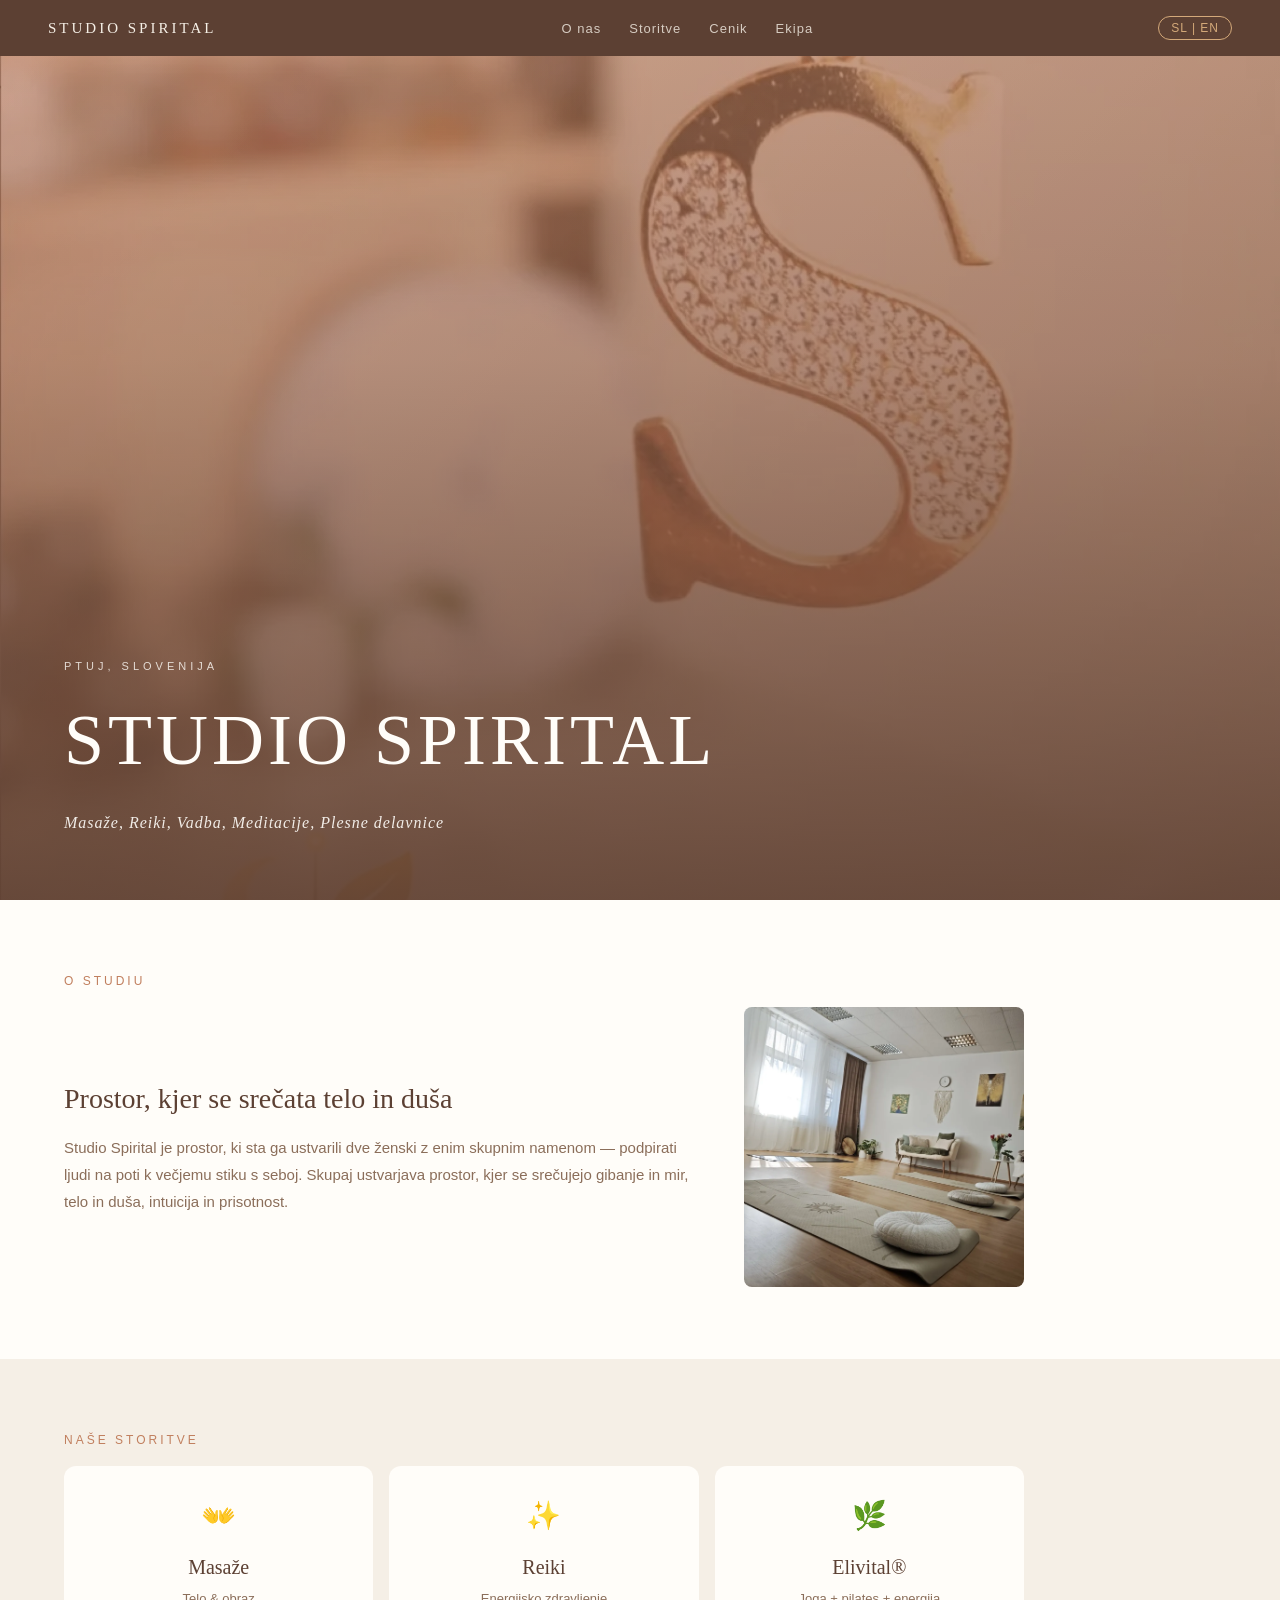
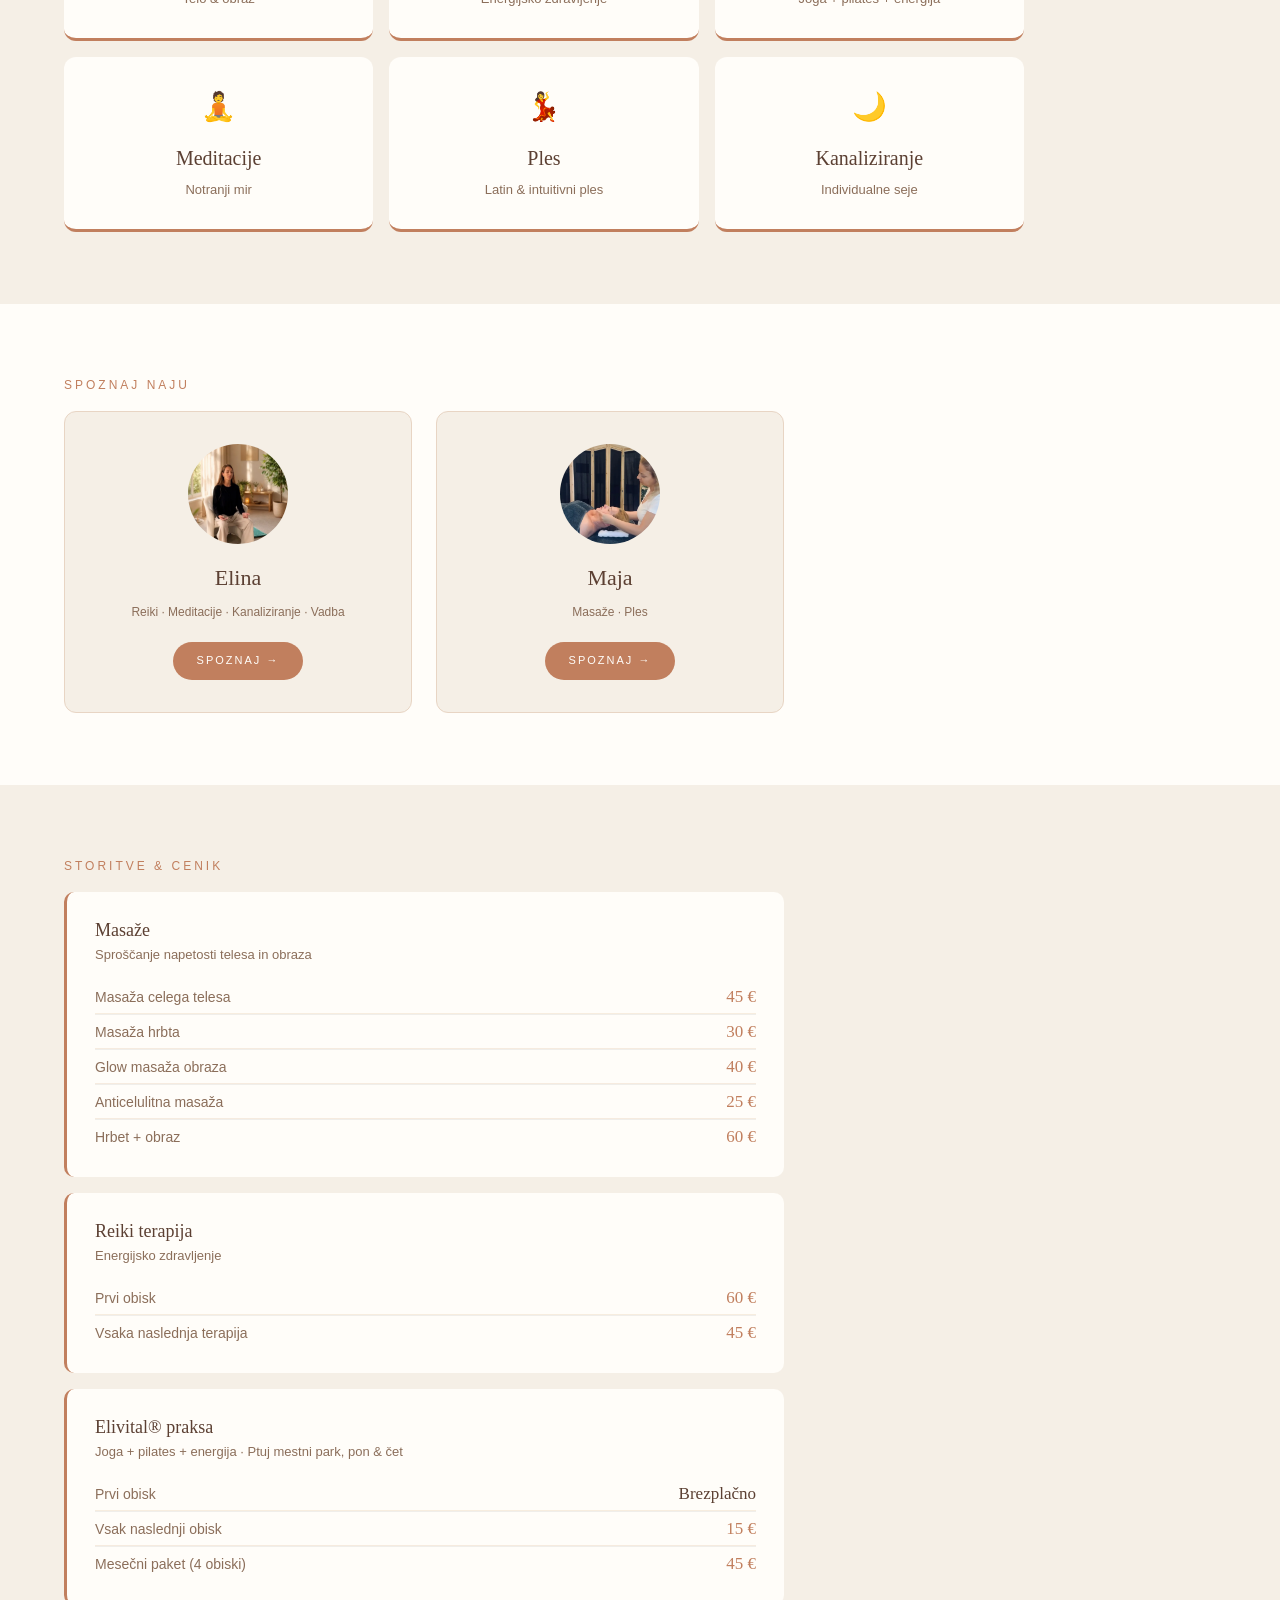
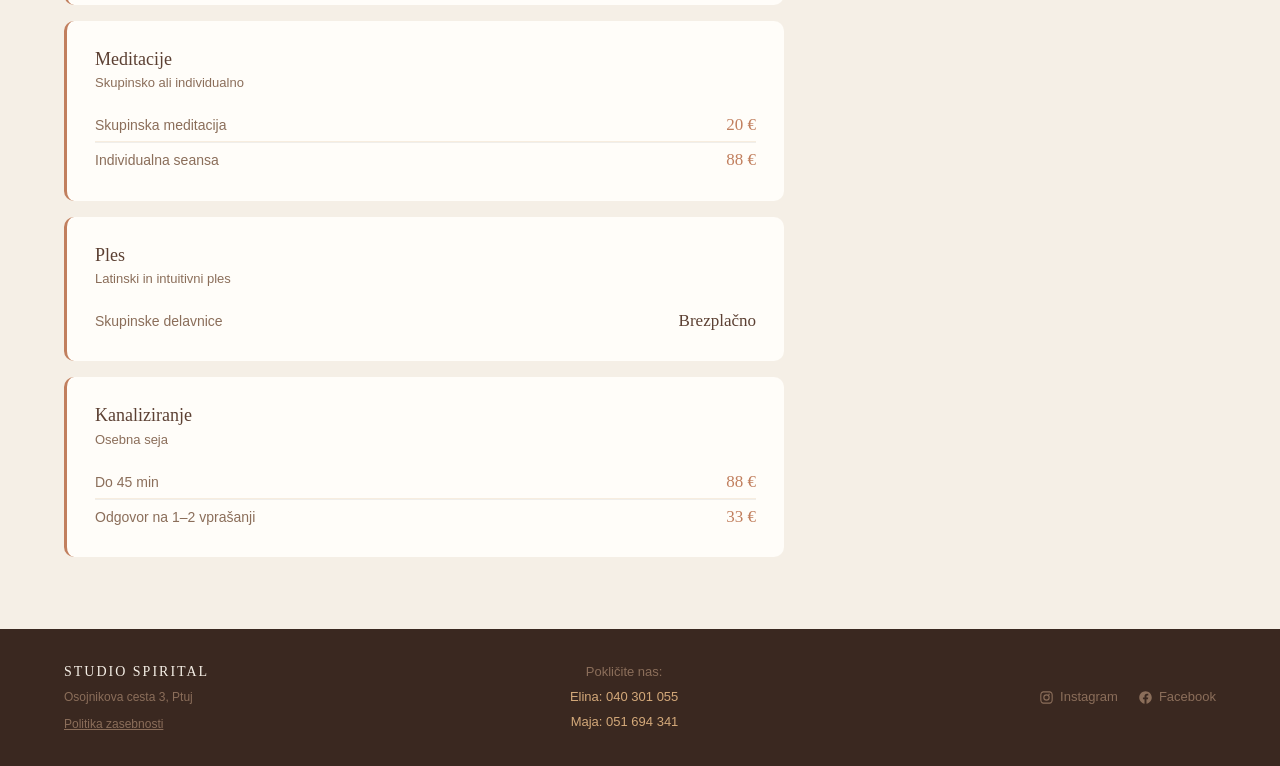
==== index.html @ 1b7bb5cc "added legal stuff" ====
<!DOCTYPE html>
<html lang="sl">
<head>
  <meta charset="UTF-8">
  <meta name="viewport" content="width=device-width, initial-scale=1.0">
  <title>Studio Spirital — Masaže, Meditacije, Reiki, Vadba · Ptuj</title>
  <meta name="description" content="Masaže, reiki, meditacije, kanaliziranje, vadbe in plesne delavnice na Ptuju. Studio Spirital je prostor za sprostitev telesa in duha – pridruži se.">
  <meta property="og:title" content="Studio Spirital — Masaže, Meditacije, Reiki, Vadba · Ptuj">
  <meta property="og:description" content="Masaže, reiki, meditacije, kanaliziranje, vadbe in plesne delavnice na Ptuju. Studio Spirital je prostor za sprostitev telesa in duha – pridruži se.">
  <meta property="og:image" content="https://studiospirital.si/images/hero.jpg">
  <meta property="og:url" content="https://studiospirital.si/">
  <meta property="og:type" content="website">
  <meta property="og:locale" content="sl_SI">
  <meta property="og:site_name" content="Studio Spirital">
  <meta name="twitter:card" content="summary_large_image">
  <meta name="twitter:title" content="Studio Spirital — Masaže, Meditacije, Reiki, Vadba · Ptuj">
  <meta name="twitter:description" content="Masaže, reiki, meditacije, kanaliziranje, vadbe in plesne delavnice na Ptuju. Studio Spirital je prostor za sprostitev telesa in duha – pridruži se.">
  <meta name="twitter:image" content="https://studiospirital.si/images/hero.jpg">
  <link rel="canonical" href="https://studiospirital.si/">
  <link rel="icon" type="image/png" href="images/favicon.png">
  <link rel="stylesheet" href="css/styles.css">
  <script type="application/ld+json">
{
 "@context":"https://schema.org",
 "@type":"HealthAndBeautyBusiness",
 "@id":"https://studiospirital.si/#business",
 "name":"Studio Spirital",
 "description":"Masaže, reiki, meditacije, kanaliziranje, vadbe in plesne delavnice na Ptuju. Studio Spirital je prostor za sprostitev telesa in duha – pridruži se.",
 "url":"https://studiospirital.si",
 "telephone":"+38640301055",
 "image":"https://studiospirital.si/images/hero.jpg",
 "priceRange":"€€",
 "address":{
   "@type":"PostalAddress",
   "streetAddress":"Osojnikova cesta 3",
   "addressLocality":"Ptuj",
   "addressCountry":"SI"
 },
 "geo":{
   "@type":"GeoCoordinates",
   "latitude":46.42294692993164,
   "longitude":15.878666877746582
 },
 "sameAs":[
   "https://www.instagram.com/studiospirital/",
   "https://www.facebook.com/profile.php?id=61587043018835"
 ]
}
  </script>
</head>
<body>

  <nav class="nav">
    <a href="index.html" class="nav-logo">STUDIO SPIRITAL</a>
    <ul class="nav-links">
      <li><a href="#o-nas" data-sl="O nas" data-en="About">O nas</a></li>
      <li><a href="#storitve" data-sl="Storitve" data-en="Services">Storitve</a></li>
      <li><a href="#cenik" data-sl="Cenik" data-en="Prices">Cenik</a></li>
      <li><a href="#ekipa" data-sl="Ekipa" data-en="Team">Ekipa</a></li>
    </ul>
    <button class="lang-toggle" id="langToggle">SL | EN</button>
  </nav>

  <!-- HERO -->
  <section class="hero">
    <div class="hero-bg">
      <img src="images/hero.webp" width="1446" height="1800" fetchpriority="high" alt="Studio Spirital">
    </div>
    <div class="hero-overlay"></div>
    <div class="hero-content">
      <p class="hero-location" data-sl="Ptuj, Slovenija" data-en="Ptuj, Slovenia">Ptuj, Slovenija</p>
      <h1 class="hero-title">Studio Spirital</h1>
      <p class="hero-tagline" data-sl="Masaže, Reiki, Vadba, Meditacije, Plesne delavnice" data-en="Massages, Reiki, Exercise, Meditations, Dance Workshops">Masaže, Reiki, Vadba, Meditacije, Plesne delavnice</p>
    </div>
  </section>

  <!-- ABOUT -->
  <section id="o-nas" class="section section--white">
    <h2 class="section-label" data-sl="O studiu" data-en="About the studio">O studiu</h2>
    <div class="about-inner">
      <div>
        <h2 class="about-heading">
          <span data-sl="Prostor, kjer se srečata telo in duša" data-en="A space where body and soul meet">Prostor, kjer se srečata telo in duša</span>
        </h2>
        <p class="about-text" data-lang="sl">Studio Spirital je prostor, ki sta ga ustvarili dve ženski z enim skupnim namenom — podpirati ljudi na poti k večjemu stiku s seboj. Skupaj ustvarjava prostor, kjer se srečujejo gibanje in mir, telo in duša, intuicija in prisotnost.</p>
        <p class="about-text" data-lang="en" hidden>Studio Spirital is a space created by two women with one shared purpose — supporting people on their path to a deeper connection with themselves. Together we create a space where movement and stillness, body and soul, intuition and presence meet.</p>
      </div>
      <img src="images/studio.webp" width="1200" height="1600" loading="lazy" decoding="async" alt="Notranjost studia Spirital z blazinami za jogo in počivalnico" class="about-image gallery-img">
    </div>
  </section>

  <!-- SERVICES -->
  <section id="storitve" class="section section--cream">
    <h2 class="section-label" data-sl="Naše storitve" data-en="Our services">Naše storitve</h2>
    <div class="services-grid">
      <a href="storitve/masaze.html" class="service-card">
        <div class="service-icon">👐</div>
        <h3 class="service-name" data-sl="Masaže" data-en="Massages">Masaže</h3>
        <div class="service-desc" data-sl="Telo & obraz" data-en="Body & face">Telo & obraz</div>
      </a>
      <a href="storitve/reiki.html" class="service-card">
        <div class="service-icon">✨</div>
        <h3 class="service-name">Reiki</h3>
        <div class="service-desc" data-sl="Energijsko zdravljenje" data-en="Energy healing">Energijsko zdravljenje</div>
      </a>
      <a href="storitve/elivital.html" class="service-card">
        <div class="service-icon">🌿</div>
        <h3 class="service-name">Elivital®</h3>
        <div class="service-desc" data-sl="Joga + pilates + energija" data-en="Yoga + pilates + energy">Joga + pilates + energija</div>
      </a>
      <a href="storitve/meditacije.html" class="service-card">
        <div class="service-icon">🧘</div>
        <h3 class="service-name" data-sl="Meditacije" data-en="Meditations">Meditacije</h3>
        <div class="service-desc" data-sl="Notranji mir" data-en="Inner peace">Notranji mir</div>
      </a>
      <a href="storitve/ples.html" class="service-card">
        <div class="service-icon">💃</div>
        <h3 class="service-name" data-sl="Ples" data-en="Dance">Ples</h3>
        <div class="service-desc" data-sl="Latin & intuitivni ples" data-en="Latin & intuitive dance">Latin & intuitivni ples</div>
      </a>
      <a href="storitve/kanaliziranje.html" class="service-card">
        <div class="service-icon">🌙</div>
        <h3 class="service-name" data-sl="Kanaliziranje" data-en="Channeling">Kanaliziranje</h3>
        <div class="service-desc" data-sl="Individualne seje" data-en="Individual sessions">Individualne seje</div>
      </a>
    </div>
  </section>

  <!-- TEAM -->
  <section id="ekipa" class="section section--white">
    <h2 class="section-label" data-sl="Spoznaj naju" data-en="Meet us">Spoznaj naju</h2>
    <div class="team-grid">
      <a href="elina.html" class="team-card">
        <img src="images/elina-portrait.webp" width="600" height="1066" loading="lazy" decoding="async" alt="Elina" class="team-photo">
        <h3 class="team-name">Elina</h3>
        <div class="team-specialties" data-sl="Reiki · Meditacije · Kanaliziranje · Vadba" data-en="Reiki · Meditations · Channeling · Movement">Reiki · Meditacije · Kanaliziranje · Vadba</div>
        <span class="btn-pill" data-sl="SPOZNAJ →" data-en="MEET →">SPOZNAJ →</span>
      </a>
      <a href="maja.html" class="team-card">
        <img src="images/maja-portrait.webp" width="720" height="1280" loading="lazy" decoding="async" alt="Maja" class="team-photo">
        <h3 class="team-name">Maja</h3>
        <div class="team-specialties" data-sl="Masaže · Ples" data-en="Massages · Dance">Masaže · Ples</div>
        <span class="btn-pill" data-sl="SPOZNAJ →" data-en="MEET →">SPOZNAJ →</span>
      </a>
    </div>
  </section>

  <!-- SERVICES & PRICES -->
  <section id="cenik" class="section section--cream">
    <h2 class="section-label" data-sl="Storitve & cenik" data-en="Services & prices">Storitve & cenik</h2>
    <div class="price-groups">
      <a href="storitve/masaze.html" class="price-group">
        <h3 class="price-group-title" data-sl="Masaže" data-en="Massages">Masaže</h3>
        <div class="price-group-detail" data-sl="Sproščanje napetosti telesa in obraza" data-en="Releasing tension in body and face">Sproščanje napetosti telesa in obraza</div>
        <div class="price-row">
          <span class="price-row-label" data-sl="Masaža celega telesa" data-en="Full body massage">Masaža celega telesa</span>
          <span class="price-row-value">45 €</span>
        </div>
        <div class="price-row">
          <span class="price-row-label" data-sl="Masaža hrbta" data-en="Back massage">Masaža hrbta</span>
          <span class="price-row-value">30 €</span>
        </div>
        <div class="price-row">
          <span class="price-row-label" data-sl="Glow masaža obraza" data-en="Glow facial massage">Glow masaža obraza</span>
          <span class="price-row-value">40 €</span>
        </div>
        <div class="price-row">
          <span class="price-row-label" data-sl="Anticelulitna masaža" data-en="Anti-cellulite massage">Anticelulitna masaža</span>
          <span class="price-row-value">25 €</span>
        </div>
        <div class="price-row">
          <span class="price-row-label" data-sl="Hrbet + obraz" data-en="Back + face">Hrbet + obraz</span>
          <span class="price-row-value">60 €</span>
        </div>
      </a>

      <a href="storitve/reiki.html" class="price-group">
        <h3 class="price-group-title" data-sl="Reiki terapija" data-en="Reiki therapy">Reiki terapija</h3>
        <div class="price-group-detail" data-sl="Energijsko zdravljenje" data-en="Energy healing">Energijsko zdravljenje</div>
        <div class="price-row">
          <span class="price-row-label" data-sl="Prvi obisk" data-en="First visit">Prvi obisk</span>
          <span class="price-row-value">60 €</span>
        </div>
        <div class="price-row">
          <span class="price-row-label" data-sl="Vsaka naslednja terapija" data-en="Each following therapy">Vsaka naslednja terapija</span>
          <span class="price-row-value">45 €</span>
        </div>
      </a>

      <a href="storitve/elivital.html" class="price-group">
        <h3 class="price-group-title" data-sl="Elivital® praksa" data-en="Elivital® practice">Elivital® praksa</h3>
        <div class="price-group-detail" data-sl="Joga + pilates + energija · Ptuj mestni park, pon & čet" data-en="Yoga + pilates + energy · Ptuj city park, Mon & Thu">Joga + pilates + energija · Ptuj mestni park, pon & čet</div>
        <div class="price-row">
          <span class="price-row-label" data-sl="Prvi obisk" data-en="First visit">Prvi obisk</span>
          <span class="price-row-value price-row-value--free" data-sl="Brezplačno" data-en="Free">Brezplačno</span>
        </div>
        <div class="price-row">
          <span class="price-row-label" data-sl="Vsak naslednji obisk" data-en="Each following visit">Vsak naslednji obisk</span>
          <span class="price-row-value">15 €</span>
        </div>
        <div class="price-row">
          <span class="price-row-label" data-sl="Mesečni paket (4 obiski)" data-en="Monthly package (4 visits)">Mesečni paket (4 obiski)</span>
          <span class="price-row-value">45 €</span>
        </div>
      </a>

      <a href="storitve/meditacije.html" class="price-group">
        <h3 class="price-group-title" data-sl="Meditacije" data-en="Meditations">Meditacije</h3>
        <div class="price-group-detail" data-sl="Skupinsko ali individualno" data-en="Group or individual">Skupinsko ali individualno</div>
        <div class="price-row">
          <span class="price-row-label" data-sl="Skupinska meditacija" data-en="Group meditation">Skupinska meditacija</span>
          <span class="price-row-value">20 €</span>
        </div>
        <div class="price-row">
          <span class="price-row-label" data-sl="Individualna seansa" data-en="Individual session">Individualna seansa</span>
          <span class="price-row-value">88 €</span>
        </div>
      </a>

      <a href="storitve/ples.html" class="price-group">
        <h3 class="price-group-title" data-sl="Ples" data-en="Dance">Ples</h3>
        <div class="price-group-detail" data-sl="Latinski in intuitivni ples" data-en="Latin and intuitive dance">Latinski in intuitivni ples</div>
        <div class="price-row">
          <span class="price-row-label" data-sl="Skupinske delavnice" data-en="Group workshops">Skupinske delavnice</span>
          <span class="price-row-value price-row-value--free" data-sl="Brezplačno" data-en="Free">Brezplačno</span>
        </div>
      </a>

      <a href="storitve/kanaliziranje.html" class="price-group">
        <h3 class="price-group-title" data-sl="Kanaliziranje" data-en="Channeling">Kanaliziranje</h3>
        <div class="price-group-detail" data-sl="Osebna seja" data-en="Personal session">Osebna seja</div>
        <div class="price-row">
          <span class="price-row-label" data-sl="Do 45 min" data-en="Up to 45 min">Do 45 min</span>
          <span class="price-row-value">88 €</span>
        </div>
        <div class="price-row">
          <span class="price-row-label" data-sl="Odgovor na 1–2 vprašanji" data-en="Answer to 1–2 questions">Odgovor na 1–2 vprašanji</span>
          <span class="price-row-value">33 €</span>
        </div>
      </a>
    </div>
  </section>

  <!-- FOOTER -->
  <footer class="footer">
    <div>
      <div class="footer-brand">STUDIO SPIRITAL</div>
      <div class="footer-location" data-sl="Osojnikova cesta 3, Ptuj" data-en="Osojnikova cesta 3, Ptuj, Slovenia">Osojnikova cesta 3, Ptuj</div>
      <div class="footer-legal"><a href="politika-zasebnosti.html" data-sl="Politika zasebnosti" data-en="Privacy Policy">Politika zasebnosti</a></div>
    </div>
    <div class="footer-contact">
      <div data-sl="Pokličite nas:" data-en="Call us:">Pokličite nas:</div>
      <div class="footer-phone"><a href="tel:+38640301055">Elina: 040 301 055</a></div>
      <div class="footer-phone"><a href="tel:+38651694341">Maja: 051 694 341</a></div>
    </div>
    <div class="footer-links">
      <a href="https://www.instagram.com/studiospirital/" target="_blank" rel="noopener"><svg viewBox="0 0 24 24" aria-hidden="true"><path d="M12 2c-2.72 0-3.06.01-4.12.06-1.06.05-1.79.22-2.43.47-.66.26-1.22.6-1.77 1.16-.56.55-.9 1.11-1.16 1.77-.25.64-.42 1.37-.47 2.43C2 8.94 2 9.28 2 12s.01 3.06.06 4.12c.05 1.06.22 1.79.47 2.43.26.66.6 1.22 1.16 1.77.55.56 1.11.9 1.77 1.16.64.25 1.37.42 2.43.47C8.94 22 9.28 22 12 22s3.06-.01 4.12-.06c1.06-.05 1.79-.22 2.43-.47.66-.26 1.22-.6 1.77-1.16.56-.55.9-1.11 1.16-1.77.25-.64.42-1.37.47-2.43.05-1.06.06-1.4.06-4.12s-.01-3.06-.06-4.12c-.05-1.06-.22-1.79-.47-2.43-.26-.66-.6-1.22-1.16-1.77-.55-.56-1.11-.9-1.77-1.16-.64-.25-1.37-.42-2.43-.47C15.06 2.01 14.72 2 12 2zm0 1.8c2.67 0 2.99.01 4.04.06.98.04 1.5.2 1.85.34.47.18.8.4 1.15.75.35.35.57.68.75 1.15.14.36.3.87.34 1.85.05 1.05.06 1.37.06 4.04s-.01 2.99-.06 4.04c-.04.98-.2 1.5-.34 1.85-.18.47-.4.8-.75 1.15-.35.35-.68.57-1.15.75-.36.14-.87.3-1.85.34-1.05.05-1.37.06-4.04.06s-2.99-.01-4.04-.06c-.98-.04-1.5-.2-1.85-.34-.47-.18-.8-.4-1.15-.75-.35-.35-.57-.68-.75-1.15-.14-.36-.3-.87-.34-1.85C3.81 14.99 3.8 14.67 3.8 12s.01-2.99.06-4.04c.04-.98.2-1.5.34-1.85.18-.47.4-.8.75-1.15.35-.35.68-.57 1.15-.75.36-.14.87-.3 1.85-.34C9.01 3.81 9.33 3.8 12 3.8zm0 3.07a5.13 5.13 0 1 0 0 10.26 5.13 5.13 0 0 0 0-10.26zm0 8.46a3.33 3.33 0 1 1 0-6.66 3.33 3.33 0 0 1 0 6.66zm5.34-8.66a1.2 1.2 0 1 1-2.4 0 1.2 1.2 0 0 1 2.4 0z"/></svg>Instagram</a>
      <a href="https://www.facebook.com/profile.php?id=61587043018835" target="_blank" rel="noopener"><svg viewBox="0 0 24 24" aria-hidden="true"><path d="M22 12.06C22 6.51 17.52 2 12 2S2 6.51 2 12.06c0 5 3.66 9.15 8.44 9.94v-7.03H7.9v-2.91h2.54V9.85c0-2.51 1.49-3.9 3.77-3.9 1.09 0 2.24.2 2.24.2v2.46h-1.26c-1.24 0-1.63.77-1.63 1.56v1.88h2.78l-.44 2.91h-2.34V22c4.78-.79 8.44-4.94 8.44-9.94z"/></svg>Facebook</a>
    </div>
  </footer>

  <div class="lightbox" id="lightbox" aria-hidden="true">
    <button class="lightbox-close" aria-label="Close">&times;</button>
    <img class="lightbox-img" alt="">
  </div>

  <script src="js/lang.js"></script>
  <script src="js/lightbox.js"></script>
</body>
</html>
---- css/styles.css ----
/* css/styles.css */
:root {
  --bg-cream: #F5EFE6;
  --bg-white: #FFFDF9;
  --bg-dark: #3A2820;
  --brown-deep: #5C4033;
  --brown-mid: #8B6E5A;
  --terracotta: #C17F5E;
  --sand: #D4A97A;
  --brown-section: #8B4E2F;
  --font-serif: Georgia, 'Times New Roman', serif;
  --font-sans: -apple-system, BlinkMacSystemFont, 'Segoe UI', sans-serif;
}

*, *::before, *::after { box-sizing: border-box; margin: 0; padding: 0; }
html { scroll-behavior: smooth; }
body { background: var(--bg-cream); color: var(--brown-deep); font-family: var(--font-sans); line-height: 1.6; }
img { max-width: 100%; display: block; }
a { text-decoration: none; color: inherit; }
ul { list-style: none; }

/* ── SECTION LABEL ── */
.section-label {
  font-weight: normal;
  font-size: 12px;
  letter-spacing: 3px;
  text-transform: uppercase;
  color: var(--terracotta);
  margin-bottom: 16px;
}

/* ── NAV ── */
.nav {
  position: fixed;
  top: 0; left: 0; right: 0;
  z-index: 100;
  background: var(--brown-deep);
  color: var(--bg-cream);
  display: flex;
  align-items: center;
  justify-content: space-between;
  padding: 0 48px;
  height: 56px;
  gap: 24px;
}
.nav-logo {
  font-family: var(--font-serif);
  font-size: 15px;
  letter-spacing: 3px;
  color: var(--bg-cream);
  white-space: nowrap;
}
.nav-links { display: flex; gap: 28px; }
.nav-links a {
  font-size: 13px;
  letter-spacing: 1px;
  color: var(--bg-cream);
  opacity: 0.8;
  transition: opacity 0.2s;
}
.nav-links a:hover { opacity: 1; }
.lang-toggle {
  background: transparent;
  border: 1px solid var(--sand);
  color: var(--sand);
  font-size: 12px;
  letter-spacing: 1px;
  padding: 4px 12px;
  border-radius: 16px;
  cursor: pointer;
  font-family: var(--font-sans);
  transition: background 0.2s, color 0.2s;
  white-space: nowrap;
}
.lang-toggle:hover { background: var(--sand); color: var(--brown-deep); }

/* ── HERO ── */
.hero {
  position: relative;
  height: 100vh;
  min-height: 500px;
  display: flex;
  align-items: flex-end;
  padding: 64px 64px;
  overflow: hidden;
}
.hero-bg {
  position: absolute;
  inset: 0;
  background: linear-gradient(135deg, var(--terracotta) 0%, var(--brown-section) 100%);
  z-index: 0;
}
.hero-bg img {
  width: 100%; height: 100%;
  object-fit: cover;
  opacity: 0.35;
}
.hero-overlay {
  position: absolute;
  inset: 0;
  background: linear-gradient(to top, rgba(92,64,51,0.85) 0%, rgba(92,64,51,0.2) 60%, transparent 100%);
  z-index: 1;
}
.hero-content { position: relative; z-index: 2; color: var(--bg-white); }
.hero-location {
  font-size: 11px;
  letter-spacing: 4px;
  text-transform: uppercase;
  opacity: 0.8;
  margin-bottom: 8px;
}
.hero-title {
  font-family: var(--font-serif);
  font-size: clamp(36px, 6vw, 72px);
  font-weight: normal;
  letter-spacing: 4px;
  text-transform: uppercase;
  margin-bottom: 12px;
}
.hero-tagline {
  font-family: var(--font-serif);
  font-size: 16px;
  font-style: italic;
  letter-spacing: 1px;
  opacity: 0.9;
}
.hero--person {
  height: 70vh;
  min-height: 420px;
}
.hero--person .hero-bg img { opacity: 0.5; }

/* ── SECTIONS ── */
.section { padding: 72px 64px; }
.section--cream { background: var(--bg-cream); }
.section--white { background: var(--bg-white); }
.section--dark { background: var(--brown-deep); color: var(--bg-cream); }
.section--dark .section-label { color: var(--sand); }

/* ── ABOUT (home) ── */
.about-inner {
  display: grid;
  grid-template-columns: 1fr 280px;
  gap: 48px;
  align-items: center;
  max-width: 960px;
}
.about-heading {
  font-family: var(--font-serif);
  font-size: 28px;
  font-weight: normal;
  line-height: 1.4;
  margin-bottom: 16px;
}
.about-text { font-size: 15px; color: var(--brown-mid); line-height: 1.8; }
.about-image { width: 100%; height: auto; aspect-ratio: 3/4; object-fit: cover; border-radius: 12px; }

/* ── SERVICES GRID ── */
.services-grid {
  display: grid;
  grid-template-columns: repeat(3, 1fr);
  gap: 16px;
  max-width: 960px;
}
.service-card {
  background: var(--bg-white);
  border-radius: 12px;
  border-bottom: 3px solid var(--terracotta);
  padding: 28px 24px;
  text-align: center;
}
.service-icon { font-size: 28px; margin-bottom: 12px; }
.service-name { font-family: var(--font-serif); font-weight: normal; font-size: 20px; color: var(--brown-deep); margin-bottom: 6px; }
.service-desc { font-size: 13px; color: var(--brown-mid); }

/* ── PRICE LIST ── */
.price-list { max-width: 720px; }
.price-row {
  display: flex;
  justify-content: space-between;
  align-items: baseline;
  padding: 3px 0;
  border-bottom: 1px solid rgba(212,169,122,0.2);
  gap: 16px;
}
.price-row:last-child { border-bottom: none; }
.price-service { font-size: 15px; color: var(--bg-cream); }
.price-detail { font-size: 12px; color: var(--brown-mid); margin-top: 3px; }
.price-amount { font-family: var(--font-serif); font-size: 18px; color: var(--sand); white-space: nowrap; }

/* ── TEAM CARDS ── */
.team-grid {
  display: grid;
  grid-template-columns: 1fr 1fr;
  gap: 24px;
  max-width: 720px;
}
.team-card {
  background: var(--bg-cream);
  border-radius: 12px;
  padding: 32px 24px;
  text-align: center;
  border: 1px solid #E8D5C4;
  display: block;
  transition: transform 0.2s, box-shadow 0.2s;
}
.team-card:hover { transform: translateY(-4px); box-shadow: 0 12px 32px rgba(92,64,51,0.12); }
.team-photo {
  width: 100px; height: 100px;
  border-radius: 50%;
  object-fit: cover;
  margin: 0 auto 16px;
  background: var(--sand);
}
.team-name { font-family: var(--font-serif); font-weight: normal; font-size: 22px; color: var(--brown-deep); margin-bottom: 8px; }
.team-specialties { font-size: 12px; color: var(--brown-mid); margin-bottom: 20px; line-height: 1.6; }
.btn-pill {
  display: inline-block;
  background: var(--terracotta);
  color: var(--bg-white);
  font-size: 11px;
  letter-spacing: 2px;
  text-transform: uppercase;
  padding: 10px 24px;
  border-radius: 24px;
  transition: background 0.2s;
}
.btn-pill:hover { background: var(--brown-section); }

/* ── FOOTER ── */
.footer {
  background: var(--bg-dark);
  color: var(--brown-mid);
  padding: 32px 64px;
  display: flex;
  justify-content: space-between;
  align-items: center;
  flex-wrap: wrap;
  gap: 16px;
}
.footer-brand { font-family: var(--font-serif); font-size: 14px; color: var(--bg-cream); letter-spacing: 2px; }
.footer-location { font-size: 12px; margin-top: 4px; }
.footer-legal { margin-top: 8px; font-size: 12px; }
.footer-legal a { color: var(--brown-mid); text-decoration: underline; }
.footer-legal a:hover { color: var(--sand); }
.footer-links { display: flex; gap: 20px; font-size: 13px; }
.footer-links a { display: flex; align-items: center; gap: 6px; color: var(--brown-mid); transition: color 0.2s; }
.footer-links a:hover { color: var(--sand); }
.footer-links svg { width: 15px; height: 15px; fill: currentColor; }
.footer-contact { font-size: 13px; text-align: right; }
.footer-contact > div:first-child { text-align: center; }
.footer-phone { color: var(--sand); margin-top: 4px; }

/* ── PERSON ABOUT ── */
.person-about { max-width: 720px; }
.person-quote {
  font-family: var(--font-serif);
  font-size: 20px;
  font-style: italic;
  color: var(--brown-deep);
  line-height: 1.7;
  margin-bottom: 20px;
  padding-left: 20px;
  border-left: 3px solid var(--terracotta);
}
.person-bio { font-size: 15px; color: var(--brown-mid); line-height: 1.8; }
.person-bio a { color: var(--terracotta); }

/* ── SERVICE LIST (subpages) ── */
.service-list { display: flex; flex-direction: column; gap: 12px; max-width: 720px; }
.service-item {
  background: var(--bg-white);
  border-radius: 10px;
  padding: 20px 24px;
  display: flex;
  justify-content: space-between;
  align-items: center;
  border-left: 3px solid var(--terracotta);
  gap: 16px;
}
.service-item-name { font-size: 15px; color: var(--brown-deep); margin-bottom: 4px; }
.service-item-detail { font-size: 13px; color: var(--brown-mid); }
.service-item-price { font-family: var(--font-serif); font-size: 18px; color: var(--terracotta); white-space: nowrap; }

/* ── PRICE GROUPS (grouped price list on subpages) ── */
.price-groups { display: flex; flex-direction: column; gap: 16px; max-width: 720px; }
.price-group {
  background: var(--bg-white);
  border-radius: 10px;
  padding: 24px 28px;
  border-left: 3px solid var(--terracotta);
}
.section--white .price-group { background: var(--bg-cream); }
a.price-group {
  display: block;
  color: inherit;
  text-decoration: none;
  transition: transform 0.25s ease, box-shadow 0.25s ease;
}
a.price-group:hover {
  transform: translateY(-3px);
  box-shadow: 0 8px 20px rgba(0, 0, 0, 0.08);
}
.price-group-title {
  font-family: var(--font-serif);
  font-weight: normal;
  font-size: 18px;
  color: var(--brown-deep);
}
.price-group-detail { font-size: 13px; color: var(--brown-mid); margin-bottom: 14px; }
.price-row {
  display: flex;
  justify-content: space-between;
  align-items: baseline;
  gap: 16px;
  padding: 3px 0;
}
.price-row + .price-row { border-top: 1px solid rgba(0, 0, 0, 0.06); }
.price-row-label { font-size: 14px; color: var(--brown-mid); }
.price-row-value { font-family: var(--font-serif); font-size: 17px; color: var(--terracotta); white-space: nowrap; }
.price-row-value--free { color: var(--brown-deep); }

/* ── GALLERY ── */
.gallery-grid {
  display: grid;
  grid-template-columns: repeat(4, 1fr);
  gap: 8px;
  max-width: 960px;
}
.gallery-img { aspect-ratio: 1; object-fit: cover; border-radius: 8px; width: 100%; height: auto; cursor: zoom-in; }

/* ── LIGHTBOX ── */
.lightbox {
  display: none;
  position: fixed;
  inset: 0;
  background: rgba(0, 0, 0, 0.88);
  z-index: 1000;
  align-items: center;
  justify-content: center;
  cursor: zoom-out;
}
.lightbox.is-open { display: flex; }
.lightbox-img {
  max-width: 90vw;
  max-height: 90vh;
  object-fit: contain;
  border-radius: 6px;
  cursor: default;
}
.lightbox-close {
  position: absolute;
  top: 1rem;
  right: 1.5rem;
  background: none;
  border: none;
  color: #fff;
  font-size: 2.5rem;
  line-height: 1;
  cursor: pointer;
  opacity: 0.75;
}
.lightbox-close:hover { opacity: 1; }

/* ── CONTACT ── */
.contact-section {
  background: linear-gradient(135deg, var(--terracotta), var(--sand));
  padding: 72px 64px;
  text-align: center;
}
.contact-title {
  font-family: var(--font-serif);
  font-size: 28px;
  color: var(--bg-white);
  font-weight: normal;
  margin-bottom: 8px;
}
.contact-subtitle { font-size: 14px; color: rgba(255,253,249,0.85); font-style: italic; margin-bottom: 32px; }
.contact-actions { display: flex; justify-content: center; gap: 16px; flex-wrap: wrap; }
.contact-btn {
  display: inline-flex;
  align-items: center;
  gap: 8px;
  background: var(--bg-white);
  color: var(--brown-deep);
  font-size: 14px;
  padding: 14px 28px;
  border-radius: 28px;
  transition: transform 0.2s;
}
.contact-btn:hover { transform: translateY(-2px); }
.contact-btn--outline {
  background: transparent;
  color: var(--bg-white);
  border: 1px solid rgba(255,253,249,0.5);
}

/* ── SERVICE SUBPAGES ── */
.hero--service {
  height: 52vh;
  min-height: 320px;
}
.hero--service .hero-bg img { opacity: 0.45; }

a.service-card {
  color: inherit;
  cursor: pointer;
}
a.service-card:hover {
  transform: translateY(-4px);
  box-shadow: 0 12px 32px rgba(92,64,51,0.12);
}

/* ── RELATED SERVICES (cross-links on service subpages) ── */
.related-pills {
  display: flex;
  flex-wrap: wrap;
  gap: 12px;
  max-width: 960px;
}
.related-pill {
  display: inline-flex;
  align-items: center;
  gap: 8px;
  padding: 10px 22px;
  border-radius: 999px;
  background: rgba(212,169,122,0.18);
  border: 1px solid var(--sand);
  color: var(--brown-deep);
  font-family: var(--font-serif);
  font-size: 15px;
  transition: background 0.2s, border-color 0.2s, color 0.2s, transform 0.2s, box-shadow 0.2s;
}
.related-pill:hover {
  background: var(--terracotta);
  border-color: var(--terracotta);
  color: var(--bg-white);
  transform: translateY(-2px);
  box-shadow: 0 8px 20px rgba(92,64,51,0.18);
}

.service-page-intro { max-width: 720px; }
.service-page-lead {
  font-family: var(--font-serif);
  font-size: 20px;
  line-height: 1.7;
  color: var(--brown-deep);
  margin-bottom: 16px;
}

.benefits-grid {
  display: grid;
  grid-template-columns: repeat(3, 1fr);
  gap: 20px;
  max-width: 960px;
}
.benefit-card {
  background: var(--bg-white);
  border-radius: 12px;
  padding: 28px 24px;
  border-top: 3px solid var(--terracotta);
}
.benefit-icon { font-size: 28px; margin-bottom: 12px; }
.benefit-title {
  font-family: var(--font-serif);
  font-weight: normal;
  font-size: 16px;
  color: var(--brown-deep);
  margin-bottom: 10px;
}
.benefit-text { font-size: 14px; color: var(--brown-mid); line-height: 1.7; }

/* ── LEGAL PAGE ── */
.legal-content { max-width: 760px; }
.legal-content .about-heading { margin-top: 32px; }
.legal-content .about-heading:first-child { margin-top: 0; }
.legal-content .about-text { margin-top: 10px; }
.legal-content ul { list-style: disc; padding-left: 20px; margin-top: 10px; }
.legal-content li { font-size: 15px; color: var(--brown-mid); line-height: 1.8; margin-bottom: 6px; }
.legal-content li:has(strong) { margin-bottom: 16px; }
.legal-updated { font-size: 12px; color: var(--brown-mid); opacity: 0.75; margin-top: 8px; }

/* ── RESPONSIVE ── */
@media (max-width: 768px) {
  .nav { padding: 0 16px; }
  .nav-links { display: none; }
  .hero, .section, .footer, .contact-section { padding-left: 24px; padding-right: 24px; }
  .hero { padding-bottom: 48px; }
  .about-inner { grid-template-columns: 1fr; }
  .about-image { max-width: 100%; margin: 0 auto; }
  .services-grid { grid-template-columns: repeat(2, 1fr); }
  .benefits-grid { grid-template-columns: 1fr; max-width: 480px; }
  .team-grid { grid-template-columns: 1fr; max-width: 100%; }
  .gallery-grid { grid-template-columns: repeat(2, 1fr); }
  .footer { flex-direction: column; text-align: center; }
  .footer-contact { text-align: center; }
}
@media (max-width: 480px) {
  .services-grid { grid-template-columns: 1fr; }
  .gallery-grid { grid-template-columns: repeat(2, 1fr); }
}
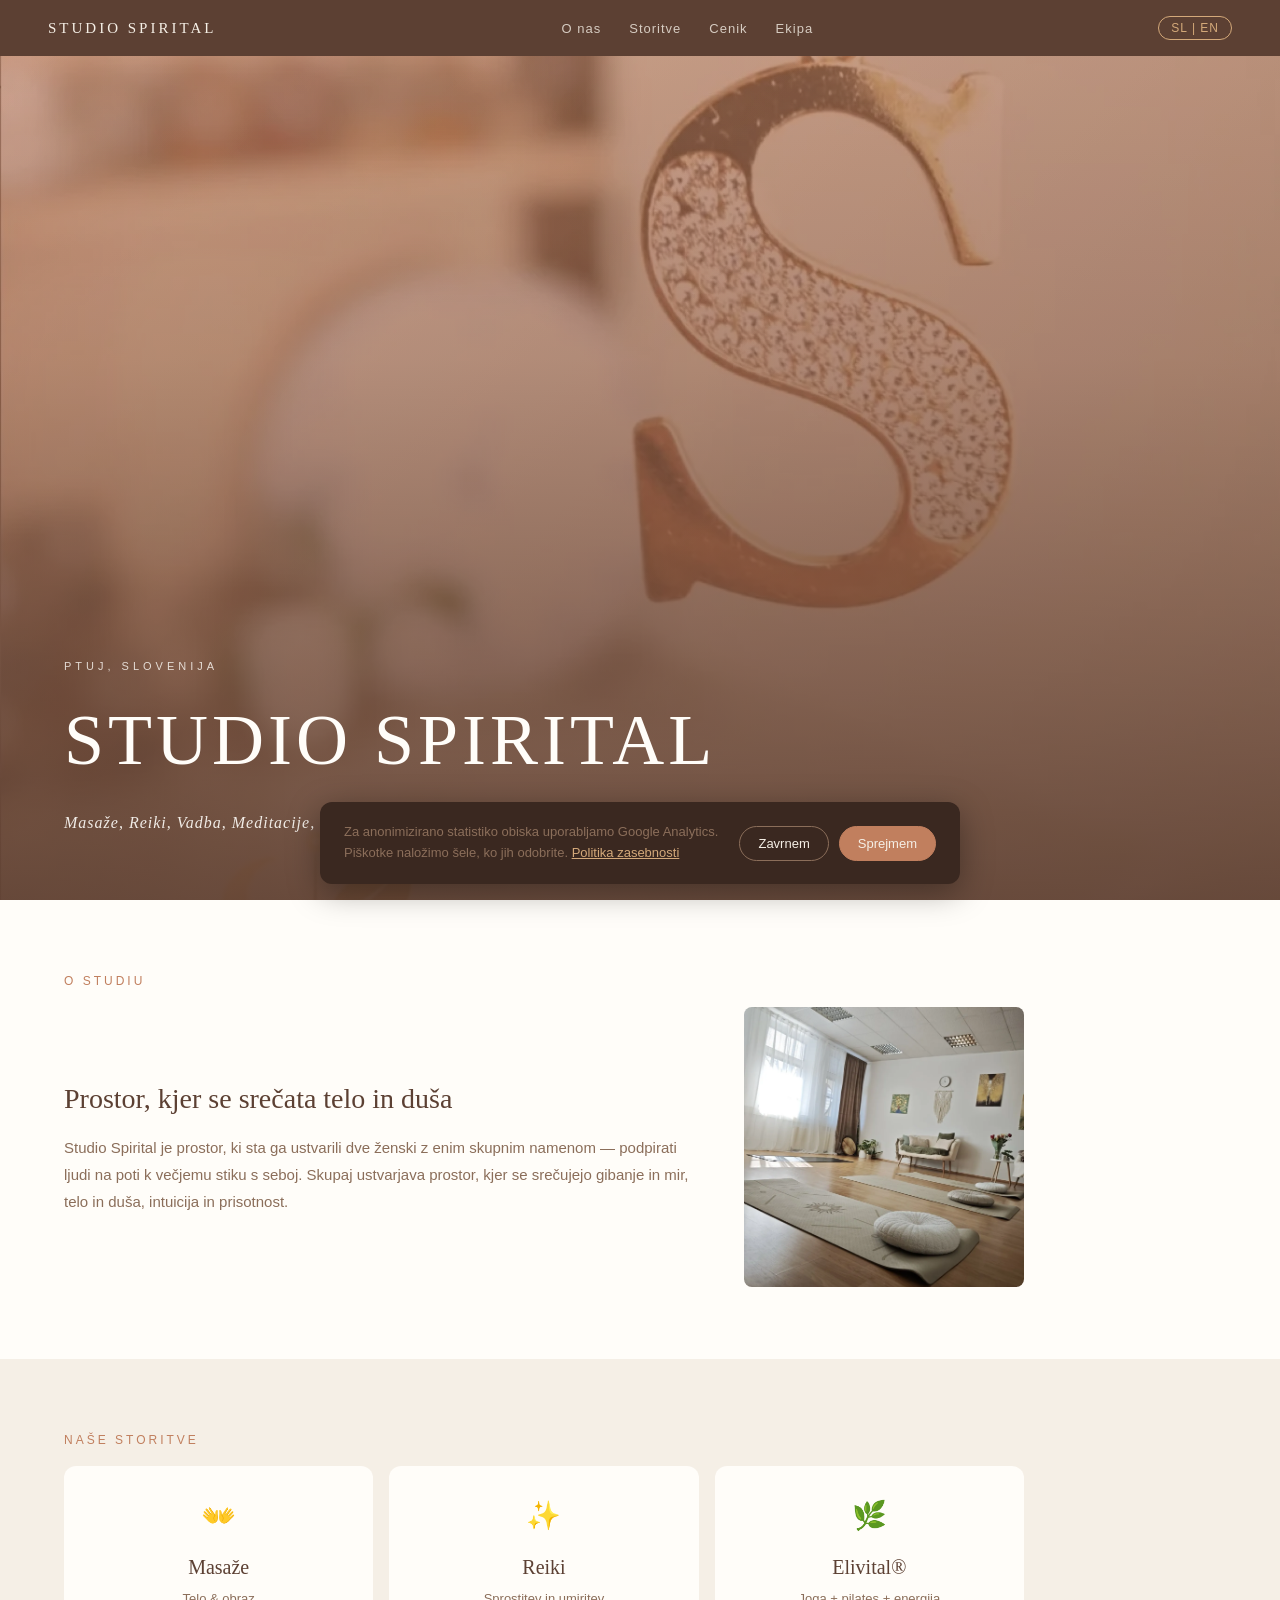
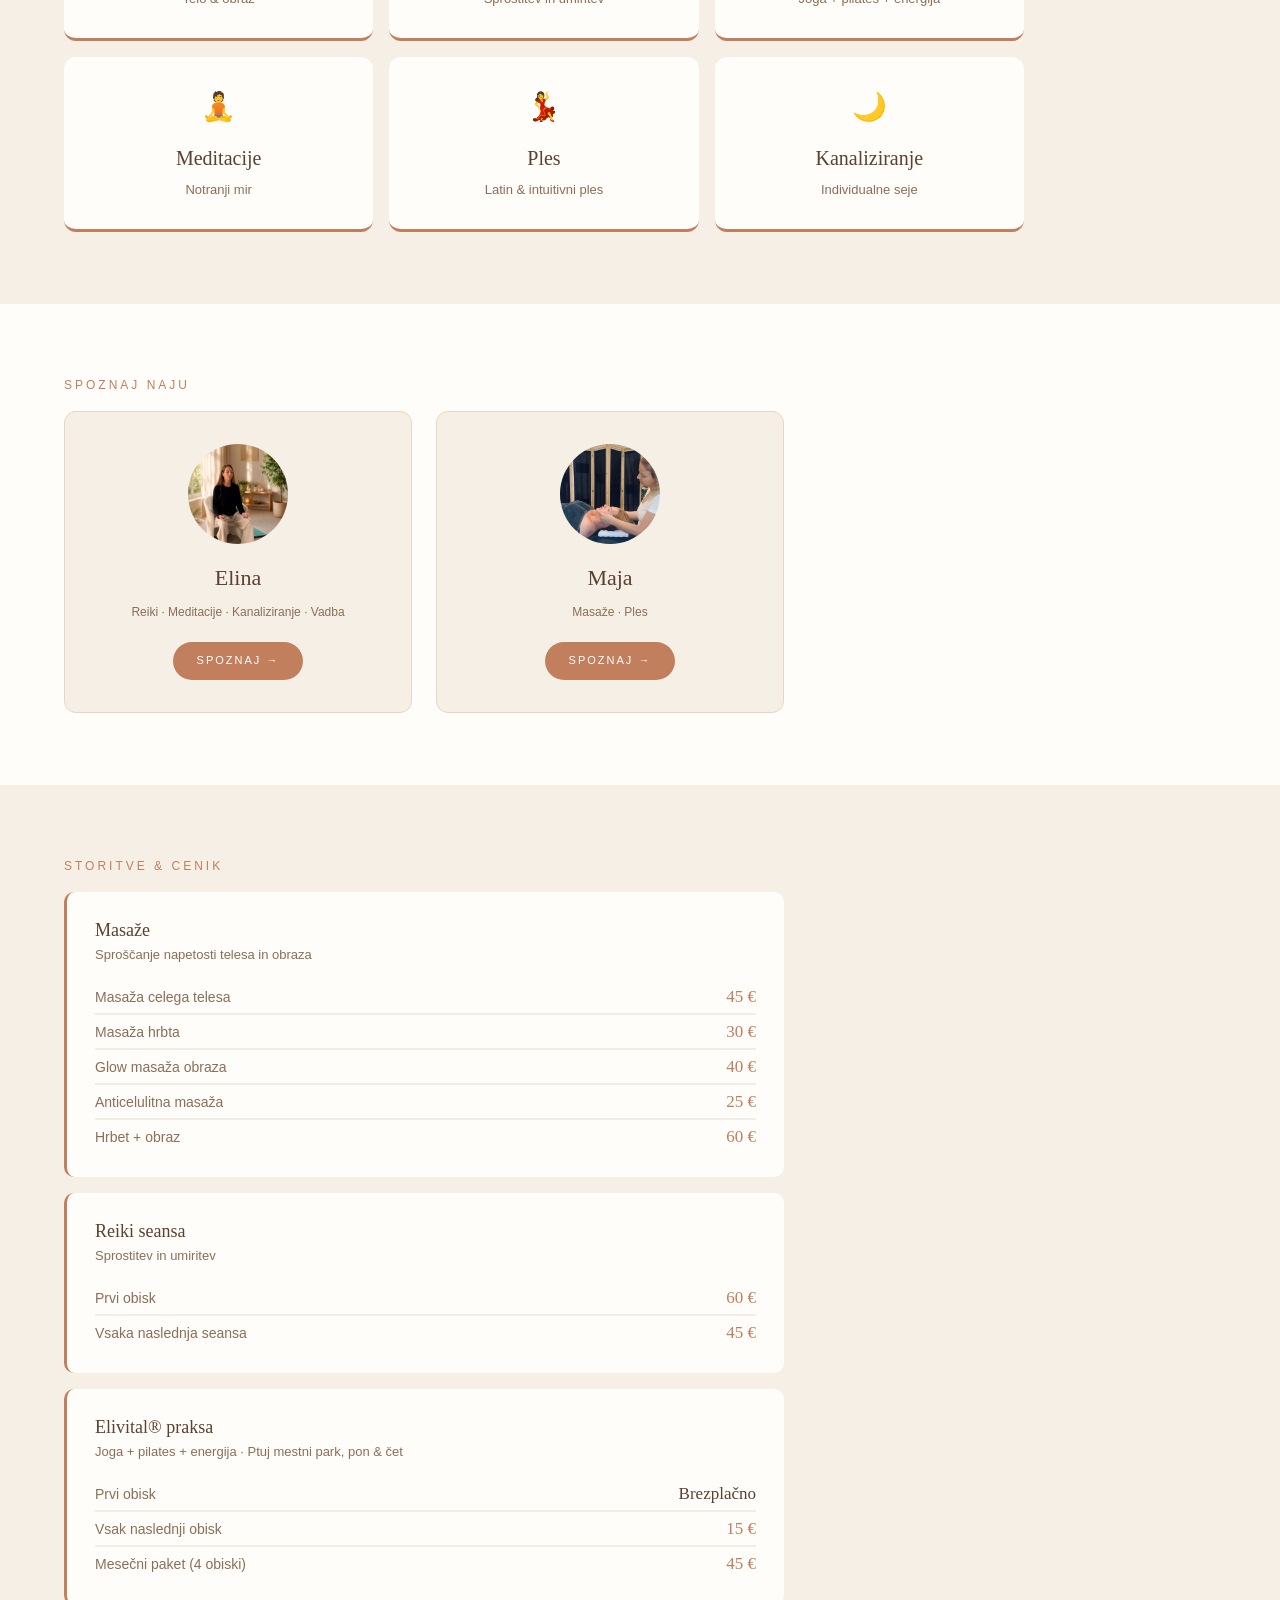
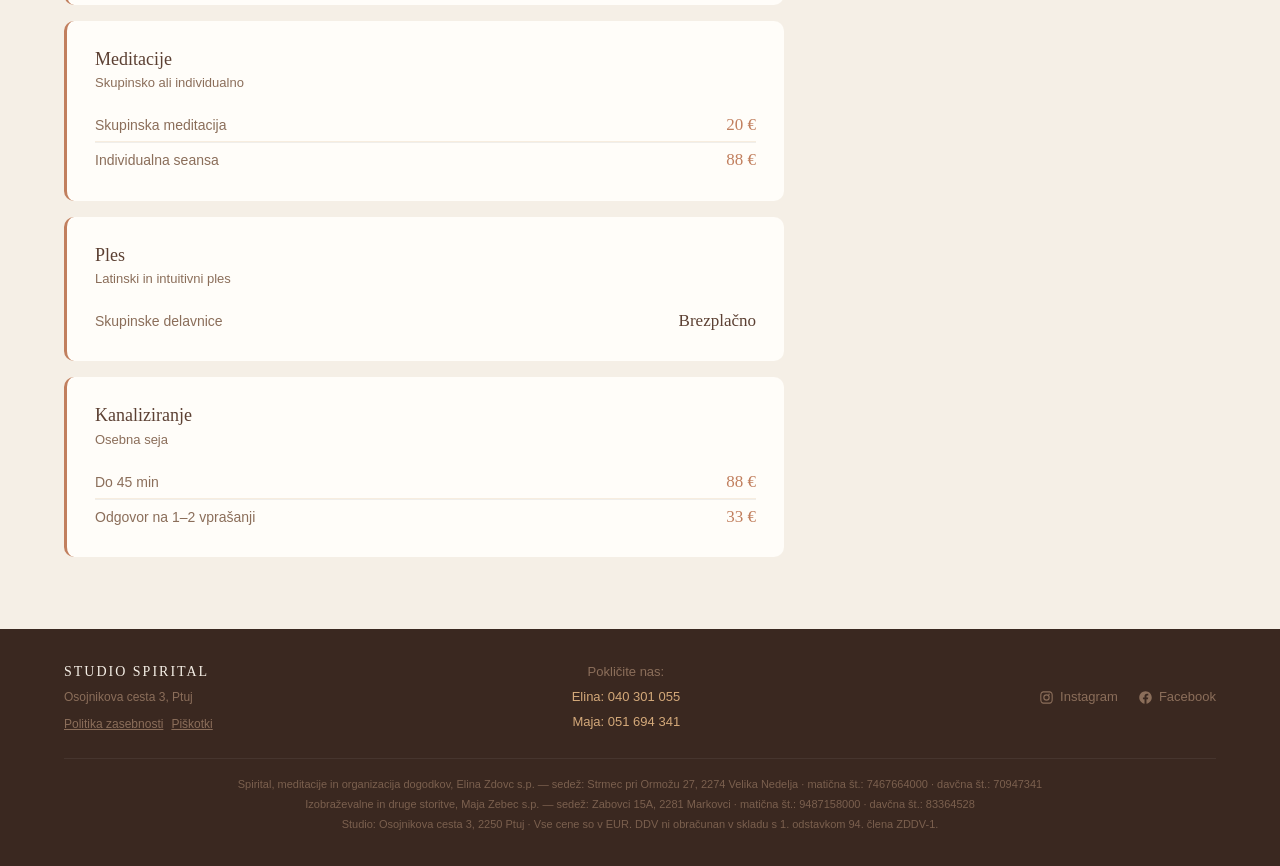
==== commit c44c793b: "Remove health-claim language, add business/VAT footer info, GA4 consent gating Rewrites Reiki, massa" ====
--- a/index.html
+++ b/index.html
@@ -2,6 +2,19 @@
 <html lang="sl">
 <head>
   <meta charset="UTF-8">
+  <!-- Google tag (gtag.js) — Consent Mode: no analytics cookies are set until the visitor accepts (see js/consent.js) -->
+  <script>
+    window.dataLayer = window.dataLayer || [];
+    function gtag(){dataLayer.push(arguments);}
+    var ssConsentStored = 'denied';
+    try { if (localStorage.getItem('ss-consent') === 'granted') ssConsentStored = 'granted'; } catch (e) {}
+    gtag('consent', 'default', { 'analytics_storage': ssConsentStored });
+  </script>
+  <script async src="https://www.googletagmanager.com/gtag/js?id=G-9NQNE734RS"></script>
+  <script>
+    gtag('js', new Date());
+    gtag('config', 'G-9NQNE734RS');
+  </script>
   <meta name="viewport" content="width=device-width, initial-scale=1.0">
   <title>Studio Spirital — Masaže, Meditacije, Reiki, Vadba · Ptuj</title>
   <meta name="description" content="Masaže, reiki, meditacije, kanaliziranje, vadbe in plesne delavnice na Ptuju. Studio Spirital je prostor za sprostitev telesa in duha – pridruži se.">
@@ -18,7 +31,9 @@
   <meta name="twitter:image" content="https://studiospirital.si/images/hero.jpg">
   <link rel="canonical" href="https://studiospirital.si/">
   <link rel="icon" type="image/png" href="images/favicon.png">
+  <link rel="shortcut icon" href="favicon.ico">
   <link rel="stylesheet" href="css/styles.css">
+  <script src="js/viewport.js"></script>
   <script type="application/ld+json">
 {
  "@context":"https://schema.org",
@@ -101,7 +116,7 @@
       <a href="storitve/reiki.html" class="service-card">
         <div class="service-icon">✨</div>
         <h3 class="service-name">Reiki</h3>
-        <div class="service-desc" data-sl="Energijsko zdravljenje" data-en="Energy healing">Energijsko zdravljenje</div>
+        <div class="service-desc" data-sl="Sprostitev in umiritev" data-en="Relaxation and stillness">Sprostitev in umiritev</div>
       </a>
       <a href="storitve/elivital.html" class="service-card">
         <div class="service-icon">🌿</div>
@@ -175,14 +190,14 @@
       </a>
 
       <a href="storitve/reiki.html" class="price-group">
-        <h3 class="price-group-title" data-sl="Reiki terapija" data-en="Reiki therapy">Reiki terapija</h3>
-        <div class="price-group-detail" data-sl="Energijsko zdravljenje" data-en="Energy healing">Energijsko zdravljenje</div>
+        <h3 class="price-group-title" data-sl="Reiki seansa" data-en="Reiki session">Reiki seansa</h3>
+        <div class="price-group-detail" data-sl="Sprostitev in umiritev" data-en="Relaxation and stillness">Sprostitev in umiritev</div>
         <div class="price-row">
           <span class="price-row-label" data-sl="Prvi obisk" data-en="First visit">Prvi obisk</span>
           <span class="price-row-value">60 €</span>
         </div>
         <div class="price-row">
-          <span class="price-row-label" data-sl="Vsaka naslednja terapija" data-en="Each following therapy">Vsaka naslednja terapija</span>
+          <span class="price-row-label" data-sl="Vsaka naslednja seansa" data-en="Each following session">Vsaka naslednja seansa</span>
           <span class="price-row-value">45 €</span>
         </div>
       </a>
@@ -257,6 +272,8 @@
       <a href="https://www.instagram.com/studiospirital/" target="_blank" rel="noopener"><svg viewBox="0 0 24 24" aria-hidden="true"><path d="M12 2c-2.72 0-3.06.01-4.12.06-1.06.05-1.79.22-2.43.47-.66.26-1.22.6-1.77 1.16-.56.55-.9 1.11-1.16 1.77-.25.64-.42 1.37-.47 2.43C2 8.94 2 9.28 2 12s.01 3.06.06 4.12c.05 1.06.22 1.79.47 2.43.26.66.6 1.22 1.16 1.77.55.56 1.11.9 1.77 1.16.64.25 1.37.42 2.43.47C8.94 22 9.28 22 12 22s3.06-.01 4.12-.06c1.06-.05 1.79-.22 2.43-.47.66-.26 1.22-.6 1.77-1.16.56-.55.9-1.11 1.16-1.77.25-.64.42-1.37.47-2.43.05-1.06.06-1.4.06-4.12s-.01-3.06-.06-4.12c-.05-1.06-.22-1.79-.47-2.43-.26-.66-.6-1.22-1.16-1.77-.55-.56-1.11-.9-1.77-1.16-.64-.25-1.37-.42-2.43-.47C15.06 2.01 14.72 2 12 2zm0 1.8c2.67 0 2.99.01 4.04.06.98.04 1.5.2 1.85.34.47.18.8.4 1.15.75.35.35.57.68.75 1.15.14.36.3.87.34 1.85.05 1.05.06 1.37.06 4.04s-.01 2.99-.06 4.04c-.04.98-.2 1.5-.34 1.85-.18.47-.4.8-.75 1.15-.35.35-.68.57-1.15.75-.36.14-.87.3-1.85.34-1.05.05-1.37.06-4.04.06s-2.99-.01-4.04-.06c-.98-.04-1.5-.2-1.85-.34-.47-.18-.8-.4-1.15-.75-.35-.35-.57-.68-.75-1.15-.14-.36-.3-.87-.34-1.85C3.81 14.99 3.8 14.67 3.8 12s.01-2.99.06-4.04c.04-.98.2-1.5.34-1.85.18-.47.4-.8.75-1.15.35-.35.68-.57 1.15-.75.36-.14.87-.3 1.85-.34C9.01 3.81 9.33 3.8 12 3.8zm0 3.07a5.13 5.13 0 1 0 0 10.26 5.13 5.13 0 0 0 0-10.26zm0 8.46a3.33 3.33 0 1 1 0-6.66 3.33 3.33 0 0 1 0 6.66zm5.34-8.66a1.2 1.2 0 1 1-2.4 0 1.2 1.2 0 0 1 2.4 0z"/></svg>Instagram</a>
       <a href="https://www.facebook.com/profile.php?id=61587043018835" target="_blank" rel="noopener"><svg viewBox="0 0 24 24" aria-hidden="true"><path d="M22 12.06C22 6.51 17.52 2 12 2S2 6.51 2 12.06c0 5 3.66 9.15 8.44 9.94v-7.03H7.9v-2.91h2.54V9.85c0-2.51 1.49-3.9 3.77-3.9 1.09 0 2.24.2 2.24.2v2.46h-1.26c-1.24 0-1.63.77-1.63 1.56v1.88h2.78l-.44 2.91h-2.34V22c4.78-.79 8.44-4.94 8.44-9.94z"/></svg>Facebook</a>
     </div>
+    <div class="footer-legalinfo" data-lang="sl">Spirital, meditacije in organizacija dogodkov, Elina Zdovc s.p. — sedež: Strmec pri Ormožu 27, 2274 Velika Nedelja · matična št.: 7467664000 · davčna št.: 70947341<br>Izobraževalne in druge storitve, Maja Zebec s.p. — sedež: Zabovci 15A, 2281 Markovci · matična št.: 9487158000 · davčna št.: 83364528<br>Studio: Osojnikova cesta 3, 2250 Ptuj · Vse cene so v EUR. DDV ni obračunan v skladu s 1. odstavkom 94. člena ZDDV-1.</div>
+    <div class="footer-legalinfo" data-lang="en" hidden>Spirital, meditacije in organizacija dogodkov, Elina Zdovc s.p. — registered seat: Strmec pri Ormožu 27, 2274 Velika Nedelja, Slovenia · reg. no.: 7467664000 · tax no.: 70947341<br>Izobraževalne in druge storitve, Maja Zebec s.p. — registered seat: Zabovci 15A, 2281 Markovci, Slovenia · reg. no.: 9487158000 · tax no.: 83364528<br>Studio: Osojnikova cesta 3, 2250 Ptuj, Slovenia · All prices are in EUR. VAT is not charged pursuant to Art. 94(1) of the Slovenian VAT Act (ZDDV-1).</div>
   </footer>
 
   <div class="lightbox" id="lightbox" aria-hidden="true">
@@ -265,6 +282,7 @@
   </div>
 
   <script src="js/lang.js"></script>
+  <script src="js/consent.js"></script>
   <script src="js/lightbox.js"></script>
 </body>
 </html>
--- a/css/styles.css
+++ b/css/styles.css
@@ -78,6 +78,9 @@
 .hero {
   position: relative;
   height: 100vh;
+  /* --vhpx is frozen by js/viewport.js so in-app browsers (Instagram etc.)
+     can't resize the hero mid-scroll; falls back to svh without JS */
+  height: calc(var(--vhpx, 1svh) * 100);
   min-height: 500px;
   display: flex;
   align-items: flex-end;
@@ -126,6 +129,7 @@
 }
 .hero--person {
   height: 70vh;
+  height: calc(var(--vhpx, 1svh) * 70);
   min-height: 420px;
 }
 .hero--person .hero-bg img { opacity: 0.5; }
@@ -250,6 +254,42 @@
 .footer-contact { font-size: 13px; text-align: right; }
 .footer-contact > div:first-child { text-align: center; }
 .footer-phone { color: var(--sand); margin-top: 4px; }
+.footer-legalinfo { flex-basis: 100%; text-align: center; font-size: 11px; line-height: 1.8; color: var(--brown-mid); opacity: 0.8; padding-top: 16px; margin-top: 8px; border-top: 1px solid rgba(255,255,255,0.08); }
+.footer-cookie-btn { background: none; border: none; padding: 0; margin-left: 8px; font: inherit; font-size: inherit; color: var(--brown-mid); text-decoration: underline; cursor: pointer; }
+.footer-cookie-btn:hover { color: var(--sand); }
+
+/* ── COOKIE CONSENT BANNER ── */
+.cookie-banner {
+  position: fixed;
+  left: 16px;
+  right: 16px;
+  bottom: 16px;
+  z-index: 1000;
+  max-width: 640px;
+  margin: 0 auto;
+  background: var(--bg-dark);
+  color: var(--brown-mid);
+  border-radius: 12px;
+  padding: 20px 24px;
+  box-shadow: 0 8px 32px rgba(0,0,0,0.35);
+  display: flex;
+  flex-wrap: wrap;
+  align-items: center;
+  gap: 16px;
+}
+.cookie-banner[hidden] { display: none; }
+.cookie-banner-text { font-size: 13px; line-height: 1.6; flex: 1 1 320px; margin: 0; }
+.cookie-banner-text a { color: var(--sand); text-decoration: underline; }
+.cookie-banner-actions { display: flex; gap: 10px; flex: 0 0 auto; }
+.cookie-btn { font-family: var(--font-sans); font-size: 13px; padding: 9px 18px; border-radius: 24px; border: 1px solid var(--brown-mid); background: none; color: var(--bg-cream); cursor: pointer; transition: background 0.2s, border-color 0.2s; }
+.cookie-btn--accept { background: var(--terracotta); border-color: var(--terracotta); color: var(--bg-cream); }
+.cookie-btn--accept:hover { opacity: 0.9; }
+.cookie-btn--decline:hover { border-color: var(--sand); color: var(--sand); }
+@media (max-width: 640px) {
+  .cookie-banner { flex-direction: column; align-items: stretch; text-align: center; }
+  .cookie-banner-text { flex: 0 1 auto; }
+  .cookie-banner-actions { justify-content: center; }
+}
 
 /* ── PERSON ABOUT ── */
 .person-about { max-width: 720px; }
@@ -344,6 +384,7 @@
 .lightbox-img {
   max-width: 90vw;
   max-height: 90vh;
+  max-height: 90svh;
   object-fit: contain;
   border-radius: 6px;
   cursor: default;
@@ -398,6 +439,7 @@
 /* ── SERVICE SUBPAGES ── */
 .hero--service {
   height: 52vh;
+  height: calc(var(--vhpx, 1svh) * 52);
   min-height: 320px;
 }
 .hero--service .hero-bg img { opacity: 0.45; }
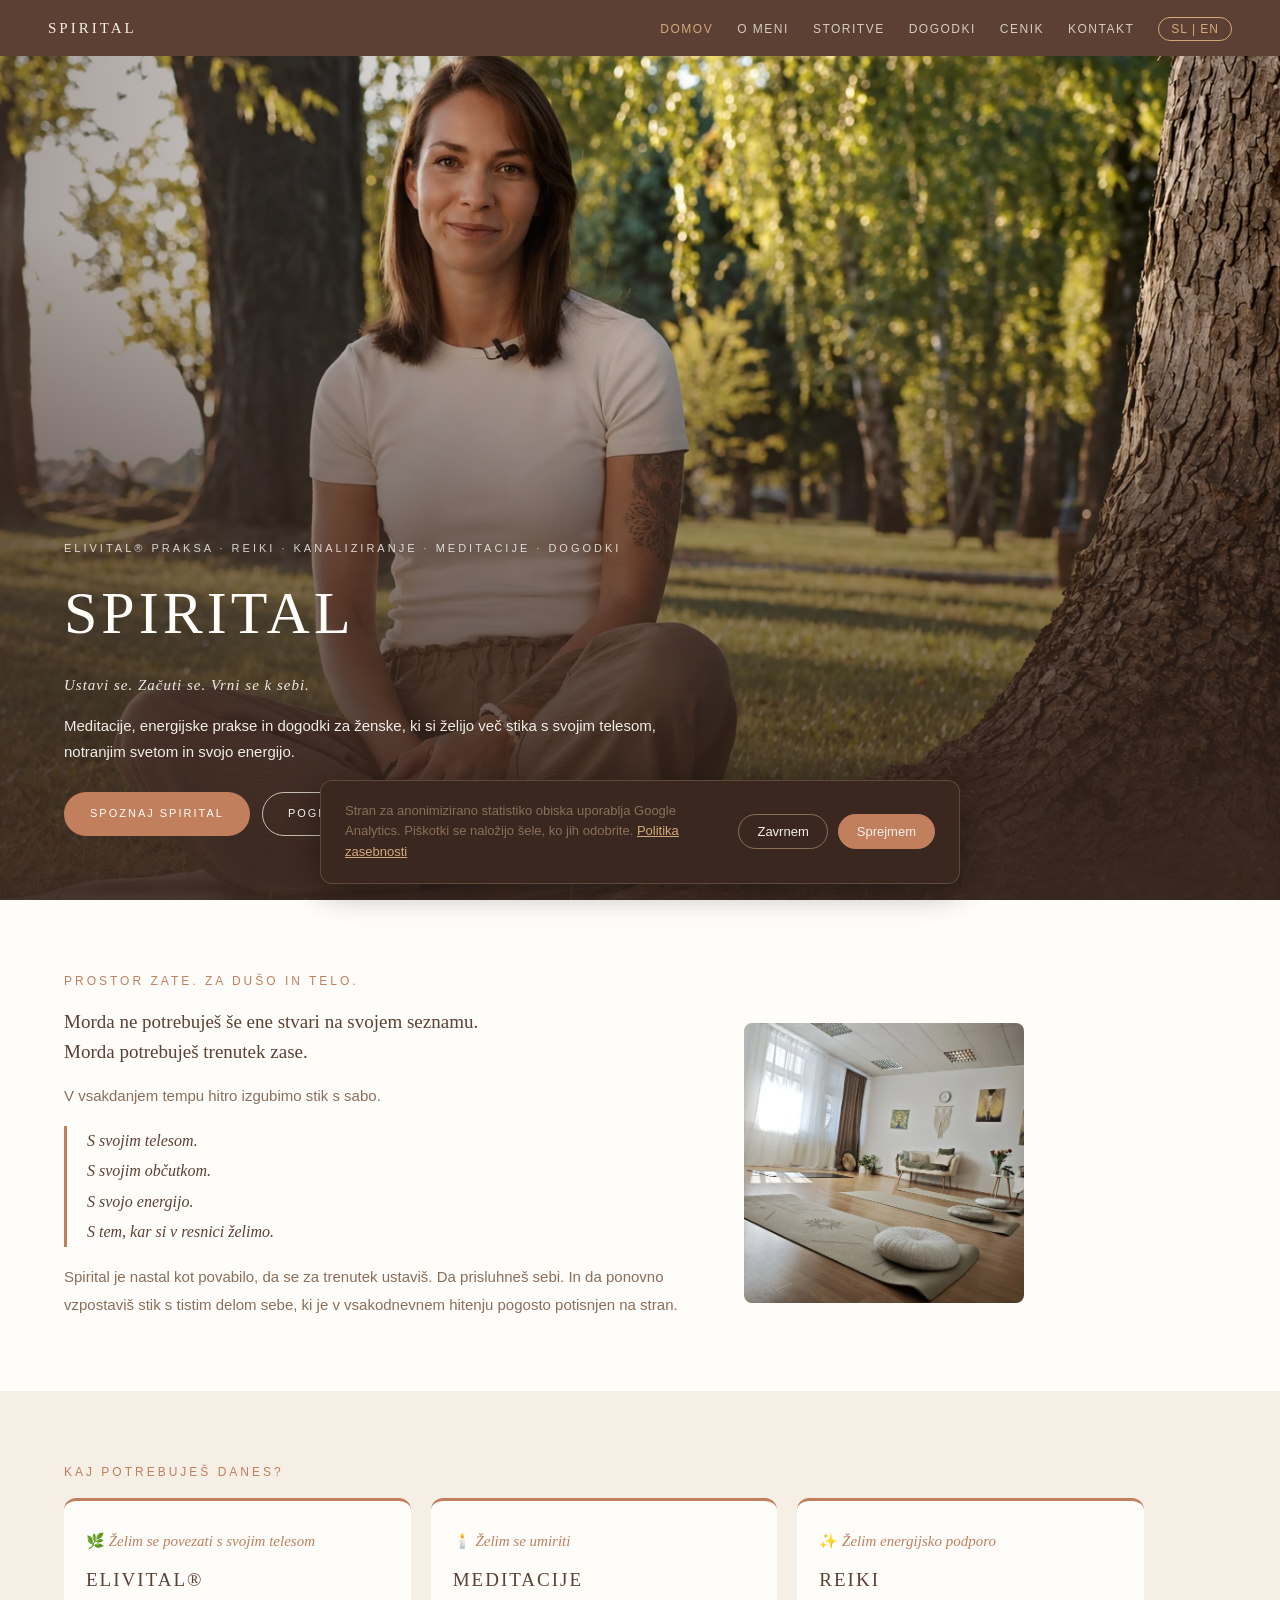
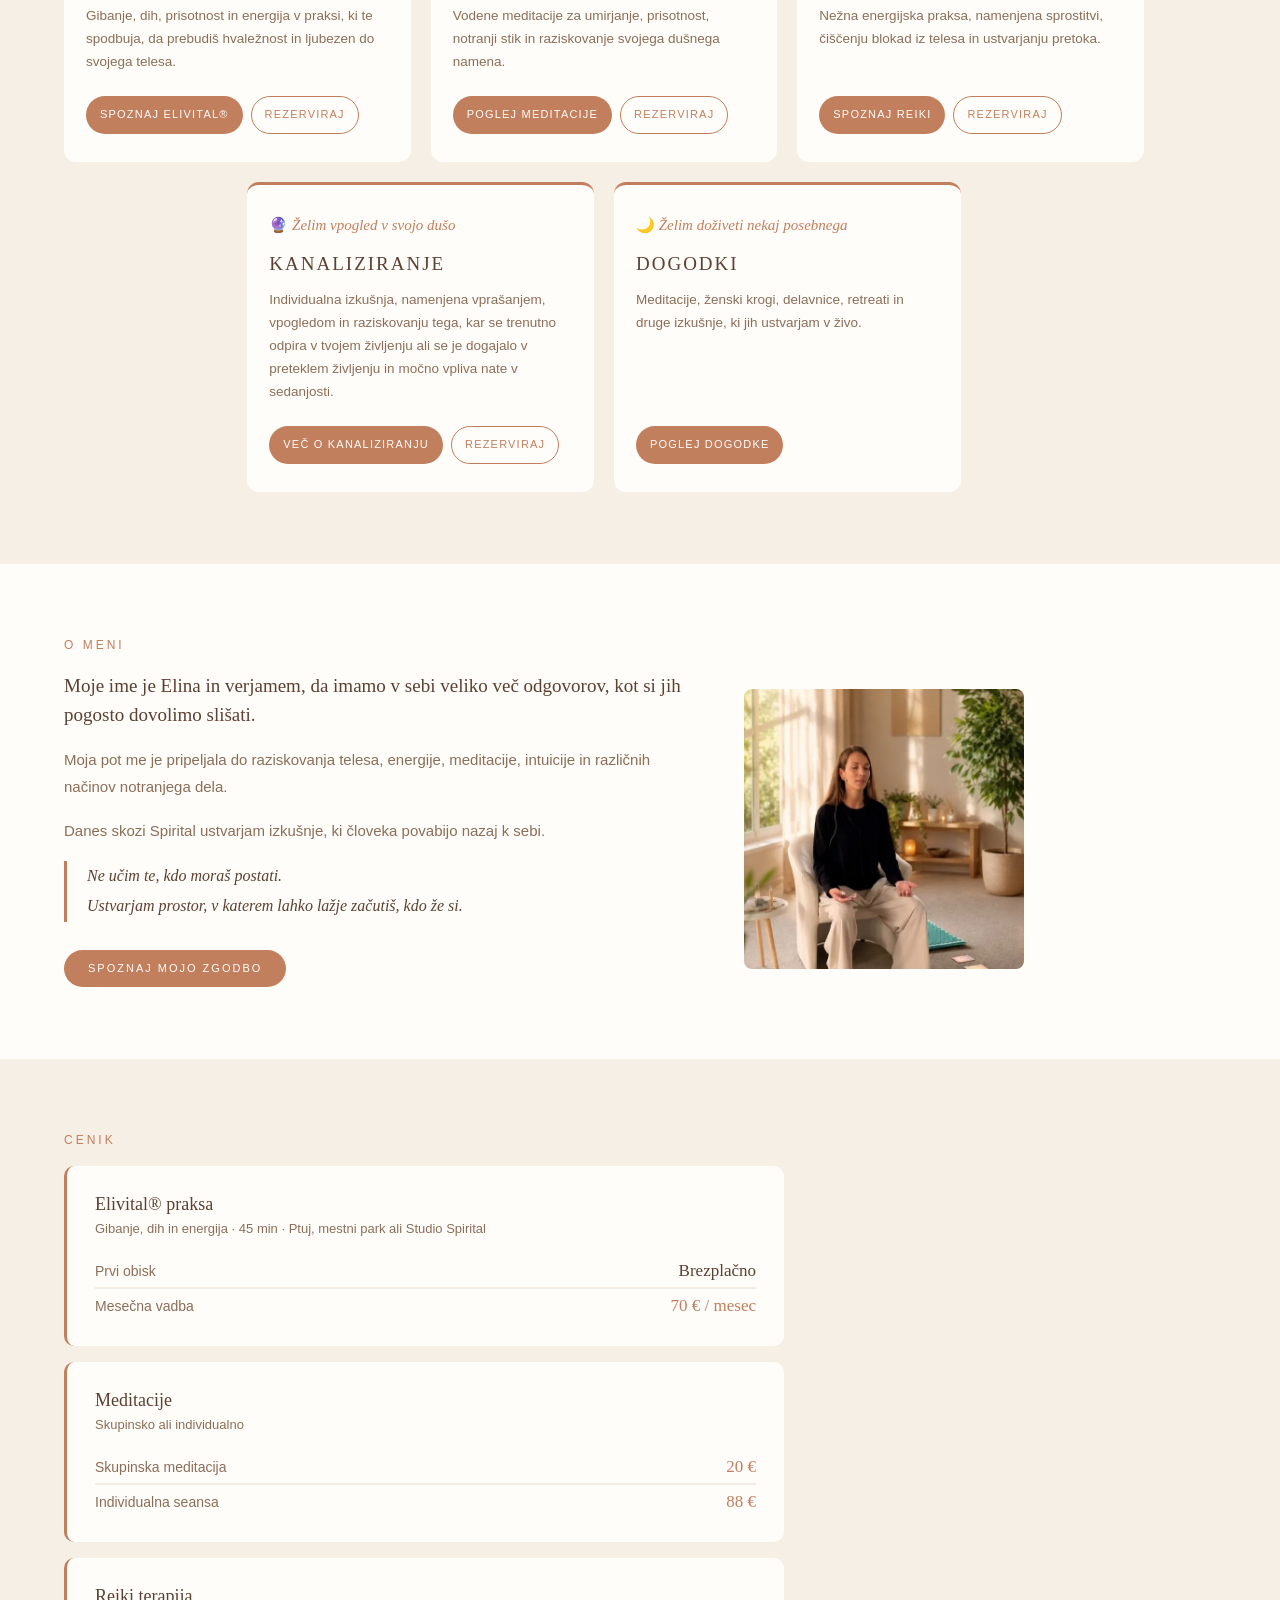
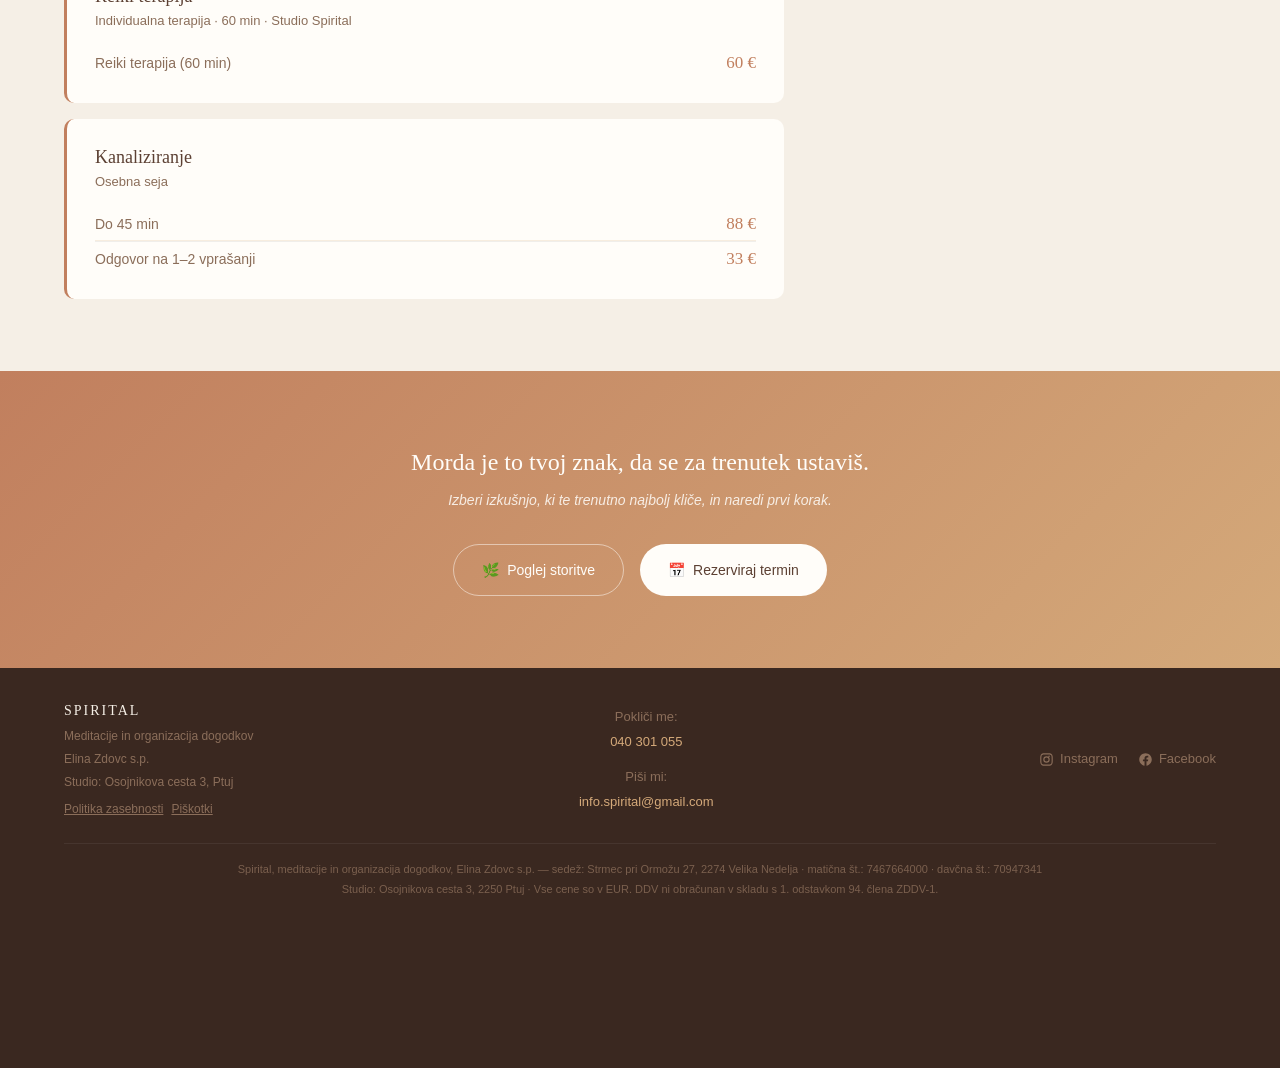
==== commit 1d3caece: "Add events page, mobile nav, Elina hero; retire Maja pages - New dogodki.html events page and js/nav" ====
--- a/index.html
+++ b/index.html
@@ -16,19 +16,19 @@
     gtag('config', 'G-9NQNE734RS');
   </script>
   <meta name="viewport" content="width=device-width, initial-scale=1.0">
-  <title>Studio Spirital — Masaže, Meditacije, Reiki, Vadba · Ptuj</title>
-  <meta name="description" content="Masaže, reiki, meditacije, kanaliziranje, vadbe in plesne delavnice na Ptuju. Studio Spirital je prostor za sprostitev telesa in duha – pridruži se.">
-  <meta property="og:title" content="Studio Spirital — Masaže, Meditacije, Reiki, Vadba · Ptuj">
-  <meta property="og:description" content="Masaže, reiki, meditacije, kanaliziranje, vadbe in plesne delavnice na Ptuju. Studio Spirital je prostor za sprostitev telesa in duha – pridruži se.">
-  <meta property="og:image" content="https://studiospirital.si/images/hero.jpg">
+  <title>Spirital — Prostor zate. Za dušo in telo. · Ptuj</title>
+  <meta name="description" content="Elivital® praksa, reiki, kanaliziranje, meditacije in dogodki za ženske na Ptuju. Prostor, kjer se ustaviš in se ponovno povežeš s svojim telesom in energijo.">
+  <meta property="og:title" content="Spirital — Prostor zate. Za dušo in telo. · Ptuj">
+  <meta property="og:description" content="Elivital® praksa, reiki, kanaliziranje, meditacije in dogodki za ženske na Ptuju. Prostor, kjer se ustaviš in se ponovno povežeš s svojim telesom in energijo.">
+  <meta property="og:image" content="https://studiospirital.si/images/hero-elina.jpg">
   <meta property="og:url" content="https://studiospirital.si/">
   <meta property="og:type" content="website">
   <meta property="og:locale" content="sl_SI">
-  <meta property="og:site_name" content="Studio Spirital">
+  <meta property="og:site_name" content="Spirital">
   <meta name="twitter:card" content="summary_large_image">
-  <meta name="twitter:title" content="Studio Spirital — Masaže, Meditacije, Reiki, Vadba · Ptuj">
-  <meta name="twitter:description" content="Masaže, reiki, meditacije, kanaliziranje, vadbe in plesne delavnice na Ptuju. Studio Spirital je prostor za sprostitev telesa in duha – pridruži se.">
-  <meta name="twitter:image" content="https://studiospirital.si/images/hero.jpg">
+  <meta name="twitter:title" content="Spirital — Prostor zate. Za dušo in telo. · Ptuj">
+  <meta name="twitter:description" content="Elivital® praksa, reiki, kanaliziranje, meditacije in dogodki za ženske na Ptuju. Prostor, kjer se ustaviš in se ponovno povežeš s svojim telesom in energijo.">
+  <meta name="twitter:image" content="https://studiospirital.si/images/hero-elina.jpg">
   <link rel="canonical" href="https://studiospirital.si/">
   <link rel="icon" type="image/png" href="images/favicon.png">
   <link rel="shortcut icon" href="favicon.ico">
@@ -39,12 +39,14 @@
  "@context":"https://schema.org",
  "@type":"HealthAndBeautyBusiness",
  "@id":"https://studiospirital.si/#business",
- "name":"Studio Spirital",
- "description":"Masaže, reiki, meditacije, kanaliziranje, vadbe in plesne delavnice na Ptuju. Studio Spirital je prostor za sprostitev telesa in duha – pridruži se.",
+ "name":"Spirital",
+ "alternateName":"Studio Spirital",
+ "description":"Elivital® praksa, reiki, kanaliziranje, meditacije in dogodki za ženske na Ptuju.",
  "url":"https://studiospirital.si",
  "telephone":"+38640301055",
- "image":"https://studiospirital.si/images/hero.jpg",
+ "image":"https://studiospirital.si/images/hero-elina.jpg",
  "priceRange":"€€",
+ "founder":{"@type":"Person","name":"Elina Zdovc","url":"https://studiospirital.si/elina.html"},
  "address":{
    "@type":"PostalAddress",
    "streetAddress":"Osojnikova cesta 3",
@@ -65,157 +67,174 @@
 </head>
 <body>
 
-  <nav class="nav">
-    <a href="index.html" class="nav-logo">STUDIO SPIRITAL</a>
-    <ul class="nav-links">
-      <li><a href="#o-nas" data-sl="O nas" data-en="About">O nas</a></li>
-      <li><a href="#storitve" data-sl="Storitve" data-en="Services">Storitve</a></li>
-      <li><a href="#cenik" data-sl="Cenik" data-en="Prices">Cenik</a></li>
-      <li><a href="#ekipa" data-sl="Ekipa" data-en="Team">Ekipa</a></li>
+  <nav class="nav" id="nav">
+    <a href="index.html" class="nav-logo">SPIRITAL</a>
+    <ul class="nav-links" id="navLinks">
+      <li><a href="index.html" aria-current="page" data-sl="Domov" data-en="Home">Domov</a></li>
+      <li><a href="elina.html" data-sl="O meni" data-en="About me">O meni</a></li>
+      <li class="nav-has-sub">
+        <a href="index.html#storitve" data-sl="Storitve" data-en="Services">Storitve</a>
+        <ul class="nav-sub">
+          <li><a href="storitve/elivital.html" data-sl="Elivital®" data-en="Elivital®">Elivital®</a></li>
+          <li><a href="storitve/meditacije.html" data-sl="Meditacije" data-en="Meditations">Meditacije</a></li>
+          <li><a href="storitve/reiki.html" data-sl="Reiki" data-en="Reiki">Reiki</a></li>
+          <li><a href="storitve/kanaliziranje.html" data-sl="Kanaliziranje" data-en="Channeling">Kanaliziranje</a></li>
+        </ul>
+      </li>
+      <li><a href="dogodki.html" data-sl="Dogodki" data-en="Events">Dogodki</a></li>
+      <li><a href="index.html#cenik" data-sl="Cenik" data-en="Prices">Cenik</a></li>
+      <li><a href="#kontakt" data-sl="Kontakt" data-en="Contact">Kontakt</a></li>
+      <li class="nav-lang"><button class="lang-toggle" id="langToggle">SL | EN</button></li>
     </ul>
-    <button class="lang-toggle" id="langToggle">SL | EN</button>
+    <button class="nav-toggle" id="navToggle" aria-label="Meni" aria-expanded="false" aria-controls="navLinks"><span></span></button>
   </nav>
 
   <!-- HERO -->
-  <section class="hero">
+  <section class="hero hero--photo">
     <div class="hero-bg">
-      <img src="images/hero.webp" width="1446" height="1800" fetchpriority="high" alt="Studio Spirital">
+      <img src="images/hero-elina.webp" width="1448" height="1086" fetchpriority="high" alt="Elina sedi na blazini pod drevesom v parku">
     </div>
     <div class="hero-overlay"></div>
     <div class="hero-content">
-      <p class="hero-location" data-sl="Ptuj, Slovenija" data-en="Ptuj, Slovenia">Ptuj, Slovenija</p>
-      <h1 class="hero-title">Studio Spirital</h1>
-      <p class="hero-tagline" data-sl="Masaže, Reiki, Vadba, Meditacije, Plesne delavnice" data-en="Massages, Reiki, Exercise, Meditations, Dance Workshops">Masaže, Reiki, Vadba, Meditacije, Plesne delavnice</p>
-    </div>
-  </section>
-
-  <!-- ABOUT -->
-  <section id="o-nas" class="section section--white">
-    <h2 class="section-label" data-sl="O studiu" data-en="About the studio">O studiu</h2>
+      <p class="hero-location hero-location--services" data-sl="Elivital® praksa · Reiki · Kanaliziranje · Meditacije · Dogodki" data-en="Elivital® practice · Reiki · Channeling · Meditations · Events">Elivital® praksa · Reiki · Kanaliziranje · Meditacije · Dogodki</p>
+      <h1 class="hero-title">Spirital</h1>
+      <p class="hero-tagline" data-sl="Ustavi se. Začuti se. Vrni se k sebi." data-en="Pause. Feel yourself. Return to yourself.">Ustavi se. Začuti se. Vrni se k sebi.</p>
+      <p class="hero-sub" data-sl="Meditacije, energijske prakse in dogodki za ženske, ki si želijo več stika s svojim telesom, notranjim svetom in svojo energijo." data-en="Meditations, energy practices and events for women who long for a deeper connection with their body, their inner world and their energy.">Meditacije, energijske prakse in dogodki za ženske, ki si želijo več stika s svojim telesom, notranjim svetom in svojo energijo.</p>
+      <div class="hero-actions">
+        <a href="#spirital" class="btn-pill" data-sl="Spoznaj Spirital" data-en="Discover Spirital">Spoznaj Spirital</a>
+        <a href="#storitve" class="btn-pill btn-pill--ghost" data-sl="Poglej storitve" data-en="See services">Poglej storitve</a>
+      </div>
+    </div>
+  </section>
+
+  <!-- WHY SPIRITAL -->
+  <section id="spirital" class="section section--white">
+    <h2 class="section-label" data-sl="Prostor zate. Za dušo in telo." data-en="A space for you. For soul and body.">Prostor zate. Za dušo in telo.</h2>
     <div class="about-inner">
-      <div>
-        <h2 class="about-heading">
-          <span data-sl="Prostor, kjer se srečata telo in duša" data-en="A space where body and soul meet">Prostor, kjer se srečata telo in duša</span>
-        </h2>
-        <p class="about-text" data-lang="sl">Studio Spirital je prostor, ki sta ga ustvarili dve ženski z enim skupnim namenom — podpirati ljudi na poti k večjemu stiku s seboj. Skupaj ustvarjava prostor, kjer se srečujejo gibanje in mir, telo in duša, intuicija in prisotnost.</p>
-        <p class="about-text" data-lang="en" hidden>Studio Spirital is a space created by two women with one shared purpose — supporting people on their path to a deeper connection with themselves. Together we create a space where movement and stillness, body and soul, intuition and presence meet.</p>
-      </div>
-      <img src="images/studio.webp" width="1200" height="1600" loading="lazy" decoding="async" alt="Notranjost studia Spirital z blazinami za jogo in počivalnico" class="about-image gallery-img">
-    </div>
-  </section>
-
-  <!-- SERVICES -->
+      <div class="prose" data-lang="sl">
+        <p class="prose-lead">Morda ne potrebuješ še ene stvari na svojem seznamu.<br>Morda potrebuješ trenutek zase.</p>
+        <p>V vsakdanjem tempu hitro izgubimo stik s sabo.</p>
+        <p class="prose-lines">S svojim telesom.<br>S svojim občutkom.<br>S svojo energijo.<br>S tem, kar si v resnici želimo.</p>
+        <p>Spirital je nastal kot povabilo, da se za trenutek ustaviš. Da prisluhneš sebi. In da ponovno vzpostaviš stik s tistim delom sebe, ki je v vsakodnevnem hitenju pogosto potisnjen na stran.</p>
+      </div>
+      <div class="prose" data-lang="en" hidden>
+        <p class="prose-lead">Maybe you don't need one more thing on your list.<br>Maybe you need a moment for yourself.</p>
+        <p>In the pace of everyday life, we quickly lose touch with ourselves.</p>
+        <p class="prose-lines">With our body.<br>With our feelings.<br>With our energy.<br>With what we truly want.</p>
+        <p>Spirital was born as an invitation to pause for a moment. To listen to yourself. And to reconnect with the part of you that so often gets pushed aside in the everyday rush.</p>
+      </div>
+      <img src="images/studio.webp" width="1200" height="1600" loading="lazy" decoding="async" alt="Notranjost prostora Spirital z blazinami za jogo in počivalnico" class="about-image gallery-img">
+    </div>
+  </section>
+
+  <!-- WHERE TO START -->
   <section id="storitve" class="section section--cream">
-    <h2 class="section-label" data-sl="Naše storitve" data-en="Our services">Naše storitve</h2>
-    <div class="services-grid">
-      <a href="storitve/masaze.html" class="service-card">
-        <div class="service-icon">👐</div>
-        <h3 class="service-name" data-sl="Masaže" data-en="Massages">Masaže</h3>
-        <div class="service-desc" data-sl="Telo & obraz" data-en="Body & face">Telo & obraz</div>
-      </a>
-      <a href="storitve/reiki.html" class="service-card">
-        <div class="service-icon">✨</div>
-        <h3 class="service-name">Reiki</h3>
-        <div class="service-desc" data-sl="Sprostitev in umiritev" data-en="Relaxation and stillness">Sprostitev in umiritev</div>
-      </a>
-      <a href="storitve/elivital.html" class="service-card">
-        <div class="service-icon">🌿</div>
-        <h3 class="service-name">Elivital®</h3>
-        <div class="service-desc" data-sl="Joga + pilates + energija" data-en="Yoga + pilates + energy">Joga + pilates + energija</div>
-      </a>
-      <a href="storitve/meditacije.html" class="service-card">
-        <div class="service-icon">🧘</div>
-        <h3 class="service-name" data-sl="Meditacije" data-en="Meditations">Meditacije</h3>
-        <div class="service-desc" data-sl="Notranji mir" data-en="Inner peace">Notranji mir</div>
-      </a>
-      <a href="storitve/ples.html" class="service-card">
-        <div class="service-icon">💃</div>
-        <h3 class="service-name" data-sl="Ples" data-en="Dance">Ples</h3>
-        <div class="service-desc" data-sl="Latin & intuitivni ples" data-en="Latin & intuitive dance">Latin & intuitivni ples</div>
-      </a>
-      <a href="storitve/kanaliziranje.html" class="service-card">
-        <div class="service-icon">🌙</div>
-        <h3 class="service-name" data-sl="Kanaliziranje" data-en="Channeling">Kanaliziranje</h3>
-        <div class="service-desc" data-sl="Individualne seje" data-en="Individual sessions">Individualne seje</div>
-      </a>
-    </div>
-  </section>
-
-  <!-- TEAM -->
-  <section id="ekipa" class="section section--white">
-    <h2 class="section-label" data-sl="Spoznaj naju" data-en="Meet us">Spoznaj naju</h2>
-    <div class="team-grid">
-      <a href="elina.html" class="team-card">
-        <img src="images/elina-portrait.webp" width="600" height="1066" loading="lazy" decoding="async" alt="Elina" class="team-photo">
-        <h3 class="team-name">Elina</h3>
-        <div class="team-specialties" data-sl="Reiki · Meditacije · Kanaliziranje · Vadba" data-en="Reiki · Meditations · Channeling · Movement">Reiki · Meditacije · Kanaliziranje · Vadba</div>
-        <span class="btn-pill" data-sl="SPOZNAJ →" data-en="MEET →">SPOZNAJ →</span>
-      </a>
-      <a href="maja.html" class="team-card">
-        <img src="images/maja-portrait.webp" width="720" height="1280" loading="lazy" decoding="async" alt="Maja" class="team-photo">
-        <h3 class="team-name">Maja</h3>
-        <div class="team-specialties" data-sl="Masaže · Ples" data-en="Massages · Dance">Masaže · Ples</div>
-        <span class="btn-pill" data-sl="SPOZNAJ →" data-en="MEET →">SPOZNAJ →</span>
-      </a>
-    </div>
-  </section>
-
-  <!-- SERVICES & PRICES -->
+    <h2 class="section-label" data-sl="Kaj potrebuješ danes?" data-en="What do you need today?">Kaj potrebuješ danes?</h2>
+    <div class="path-grid">
+      <div class="path-card">
+        <p class="path-wish"><span class="path-wish-icon" aria-hidden="true">🌿</span> <span data-sl="Želim se povezati s svojim telesom" data-en="I want to connect with my body">Želim se povezati s svojim telesom</span></p>
+        <h3 class="path-name">Elivital®</h3>
+        <p class="path-desc" data-sl="Gibanje, dih, prisotnost in energija v praksi, ki te spodbuja, da prebudiš hvaležnost in ljubezen do svojega telesa." data-en="Movement, breath, presence and energy in a practice that invites you to awaken gratitude and love for your body.">Gibanje, dih, prisotnost in energija v praksi, ki te spodbuja, da prebudiš hvaležnost in ljubezen do svojega telesa.</p>
+        <div class="path-actions">
+          <a href="storitve/elivital.html" class="btn-pill" data-sl="Spoznaj Elivital®" data-en="Discover Elivital®">Spoznaj Elivital®</a>
+          <a href="https://form.lime-booking.com/elina-skupinski" target="_blank" rel="noopener" class="btn-pill btn-pill--outline" data-sl="Rezerviraj" data-en="Book">Rezerviraj</a>
+        </div>
+      </div>
+      <div class="path-card">
+        <p class="path-wish"><span class="path-wish-icon" aria-hidden="true">🕯️</span> <span data-sl="Želim se umiriti" data-en="I want to find calm">Želim se umiriti</span></p>
+        <h3 class="path-name" data-sl="Meditacije" data-en="Meditations">Meditacije</h3>
+        <p class="path-desc" data-sl="Vodene meditacije za umirjanje, prisotnost, notranji stik in raziskovanje svojega dušnega namena." data-en="Guided meditations for calm, presence, inner connection and exploring your soul's purpose.">Vodene meditacije za umirjanje, prisotnost, notranji stik in raziskovanje svojega dušnega namena.</p>
+        <div class="path-actions">
+          <a href="storitve/meditacije.html" class="btn-pill" data-sl="Poglej meditacije" data-en="See meditations">Poglej meditacije</a>
+          <a href="mailto:info.spirital@gmail.com?subject=Rezervacija%20%E2%80%93%20Meditacija" class="btn-pill btn-pill--outline" data-sl="Rezerviraj" data-en="Book">Rezerviraj</a>
+        </div>
+      </div>
+      <div class="path-card">
+        <p class="path-wish"><span class="path-wish-icon" aria-hidden="true">✨</span> <span data-sl="Želim energijsko podporo" data-en="I want energetic support">Želim energijsko podporo</span></p>
+        <h3 class="path-name">Reiki</h3>
+        <p class="path-desc" data-sl="Nežna energijska praksa, namenjena sprostitvi, čiščenju blokad iz telesa in ustvarjanju pretoka." data-en="A gentle energy practice for relaxation, clearing blockages from the body and creating flow.">Nežna energijska praksa, namenjena sprostitvi, čiščenju blokad iz telesa in ustvarjanju pretoka.</p>
+        <div class="path-actions">
+          <a href="storitve/reiki.html" class="btn-pill" data-sl="Spoznaj reiki" data-en="Discover reiki">Spoznaj reiki</a>
+          <a href="mailto:info.spirital@gmail.com?subject=Rezervacija%20%E2%80%93%20Reiki" class="btn-pill btn-pill--outline" data-sl="Rezerviraj" data-en="Book">Rezerviraj</a>
+        </div>
+      </div>
+      <div class="path-card">
+        <p class="path-wish"><span class="path-wish-icon" aria-hidden="true">🔮</span> <span data-sl="Želim vpogled v svojo dušo" data-en="I want insight into my soul">Želim vpogled v svojo dušo</span></p>
+        <h3 class="path-name" data-sl="Kanaliziranje" data-en="Channeling">Kanaliziranje</h3>
+        <p class="path-desc" data-sl="Individualna izkušnja, namenjena vprašanjem, vpogledom in raziskovanju tega, kar se trenutno odpira v tvojem življenju ali se je dogajalo v preteklem življenju in močno vpliva nate v sedanjosti." data-en="An individual experience for your questions, insights and exploring what is opening up in your life right now — or what happened in a past life and still strongly affects you in the present.">Individualna izkušnja, namenjena vprašanjem, vpogledom in raziskovanju tega, kar se trenutno odpira v tvojem življenju ali se je dogajalo v preteklem življenju in močno vpliva nate v sedanjosti.</p>
+        <div class="path-actions">
+          <a href="storitve/kanaliziranje.html" class="btn-pill" data-sl="Več o kanaliziranju" data-en="More about channeling">Več o kanaliziranju</a>
+          <a href="mailto:info.spirital@gmail.com?subject=Rezervacija%20%E2%80%93%20Kanaliziranje" class="btn-pill btn-pill--outline" data-sl="Rezerviraj" data-en="Book">Rezerviraj</a>
+        </div>
+      </div>
+      <div class="path-card">
+        <p class="path-wish"><span class="path-wish-icon" aria-hidden="true">🌙</span> <span data-sl="Želim doživeti nekaj posebnega" data-en="I want to experience something special">Želim doživeti nekaj posebnega</span></p>
+        <h3 class="path-name" data-sl="Dogodki" data-en="Events">Dogodki</h3>
+        <p class="path-desc" data-sl="Meditacije, ženski krogi, delavnice, retreati in druge izkušnje, ki jih ustvarjam v živo." data-en="Meditations, women's circles, workshops, retreats and other experiences I create live.">Meditacije, ženski krogi, delavnice, retreati in druge izkušnje, ki jih ustvarjam v živo.</p>
+        <div class="path-actions">
+          <a href="dogodki.html" class="btn-pill" data-sl="Poglej dogodke" data-en="See events">Poglej dogodke</a>
+        </div>
+      </div>
+    </div>
+  </section>
+
+  <!-- ABOUT ME (short) -->
+  <section id="o-meni" class="section section--white">
+    <h2 class="section-label" data-sl="O meni" data-en="About me">O meni</h2>
+    <div class="about-inner">
+      <div class="prose" data-lang="sl">
+        <p class="prose-lead">Moje ime je Elina in verjamem, da imamo v sebi veliko več odgovorov, kot si jih pogosto dovolimo slišati.</p>
+        <p>Moja pot me je pripeljala do raziskovanja telesa, energije, meditacije, intuicije in različnih načinov notranjega dela.</p>
+        <p>Danes skozi Spirital ustvarjam izkušnje, ki človeka povabijo nazaj k sebi.</p>
+        <p class="prose-lines">Ne učim te, kdo moraš postati.<br>Ustvarjam prostor, v katerem lahko lažje začutiš, kdo že si.</p>
+        <a href="elina.html" class="btn-pill">Spoznaj mojo zgodbo</a>
+      </div>
+      <div class="prose" data-lang="en" hidden>
+        <p class="prose-lead">My name is Elina, and I believe we carry far more answers within us than we usually allow ourselves to hear.</p>
+        <p>My path has led me to explore the body, energy, meditation, intuition and many forms of inner work.</p>
+        <p>Today, through Spirital, I create experiences that invite people back to themselves.</p>
+        <p class="prose-lines">I don't teach you who you must become.<br>I create a space where you can more easily feel who you already are.</p>
+        <a href="elina.html" class="btn-pill">Read my story</a>
+      </div>
+      <img src="images/elina-portrait.webp" width="600" height="1066" loading="lazy" decoding="async" alt="Elina med meditacijo v prostoru Spirital" class="about-image gallery-img">
+    </div>
+  </section>
+
+  <!-- TESTIMONIALS — skrito, dokler naročnica ne pošlje mnenj strank. Odkomentiraj in vstavi besedila.
+  <section class="section section--white">
+    <h2 class="section-label" data-sl="Mnenja strank" data-en="Testimonials">Mnenja strank</h2>
+    <p class="section-heading" data-sl="Besede žensk, ki so bile tukaj." data-en="Words from women who have been here.">Besede žensk, ki so bile tukaj.</p>
+    <div class="quotes-grid">
+      <figure class="quote-card">
+        <blockquote class="quote-text">»…«</blockquote>
+        <figcaption class="quote-name">Ime</figcaption>
+      </figure>
+      <figure class="quote-card">
+        <blockquote class="quote-text">»…«</blockquote>
+        <figcaption class="quote-name">Ime</figcaption>
+      </figure>
+      <figure class="quote-card">
+        <blockquote class="quote-text">»…«</blockquote>
+        <figcaption class="quote-name">Ime</figcaption>
+      </figure>
+    </div>
+  </section>
+  -->
+
+  <!-- PRICES -->
   <section id="cenik" class="section section--cream">
-    <h2 class="section-label" data-sl="Storitve & cenik" data-en="Services & prices">Storitve & cenik</h2>
+    <h2 class="section-label" data-sl="Cenik" data-en="Prices">Cenik</h2>
     <div class="price-groups">
-      <a href="storitve/masaze.html" class="price-group">
-        <h3 class="price-group-title" data-sl="Masaže" data-en="Massages">Masaže</h3>
-        <div class="price-group-detail" data-sl="Sproščanje napetosti telesa in obraza" data-en="Releasing tension in body and face">Sproščanje napetosti telesa in obraza</div>
-        <div class="price-row">
-          <span class="price-row-label" data-sl="Masaža celega telesa" data-en="Full body massage">Masaža celega telesa</span>
-          <span class="price-row-value">45 €</span>
-        </div>
-        <div class="price-row">
-          <span class="price-row-label" data-sl="Masaža hrbta" data-en="Back massage">Masaža hrbta</span>
-          <span class="price-row-value">30 €</span>
-        </div>
-        <div class="price-row">
-          <span class="price-row-label" data-sl="Glow masaža obraza" data-en="Glow facial massage">Glow masaža obraza</span>
-          <span class="price-row-value">40 €</span>
-        </div>
-        <div class="price-row">
-          <span class="price-row-label" data-sl="Anticelulitna masaža" data-en="Anti-cellulite massage">Anticelulitna masaža</span>
-          <span class="price-row-value">25 €</span>
-        </div>
-        <div class="price-row">
-          <span class="price-row-label" data-sl="Hrbet + obraz" data-en="Back + face">Hrbet + obraz</span>
-          <span class="price-row-value">60 €</span>
-        </div>
-      </a>
-
-      <a href="storitve/reiki.html" class="price-group">
-        <h3 class="price-group-title" data-sl="Reiki seansa" data-en="Reiki session">Reiki seansa</h3>
-        <div class="price-group-detail" data-sl="Sprostitev in umiritev" data-en="Relaxation and stillness">Sprostitev in umiritev</div>
-        <div class="price-row">
-          <span class="price-row-label" data-sl="Prvi obisk" data-en="First visit">Prvi obisk</span>
-          <span class="price-row-value">60 €</span>
-        </div>
-        <div class="price-row">
-          <span class="price-row-label" data-sl="Vsaka naslednja seansa" data-en="Each following session">Vsaka naslednja seansa</span>
-          <span class="price-row-value">45 €</span>
-        </div>
-      </a>
-
       <a href="storitve/elivital.html" class="price-group">
         <h3 class="price-group-title" data-sl="Elivital® praksa" data-en="Elivital® practice">Elivital® praksa</h3>
-        <div class="price-group-detail" data-sl="Joga + pilates + energija · Ptuj mestni park, pon & čet" data-en="Yoga + pilates + energy · Ptuj city park, Mon & Thu">Joga + pilates + energija · Ptuj mestni park, pon & čet</div>
+        <div class="price-group-detail" data-sl="Gibanje, dih in energija · 45 min · Ptuj, mestni park ali Studio Spirital" data-en="Movement, breath and energy · 45 min · Ptuj city park or Studio Spirital">Gibanje, dih in energija · 45 min · Ptuj, mestni park ali Studio Spirital</div>
         <div class="price-row">
           <span class="price-row-label" data-sl="Prvi obisk" data-en="First visit">Prvi obisk</span>
           <span class="price-row-value price-row-value--free" data-sl="Brezplačno" data-en="Free">Brezplačno</span>
         </div>
         <div class="price-row">
-          <span class="price-row-label" data-sl="Vsak naslednji obisk" data-en="Each following visit">Vsak naslednji obisk</span>
-          <span class="price-row-value">15 €</span>
-        </div>
-        <div class="price-row">
-          <span class="price-row-label" data-sl="Mesečni paket (4 obiski)" data-en="Monthly package (4 visits)">Mesečni paket (4 obiski)</span>
-          <span class="price-row-value">45 €</span>
+          <span class="price-row-label" data-sl="Mesečna vadba" data-en="Monthly practice">Mesečna vadba</span>
+          <span class="price-row-value" data-sl="70 € / mesec" data-en="€70 / month">70 € / mesec</span>
         </div>
       </a>
 
@@ -232,12 +251,12 @@
         </div>
       </a>
 
-      <a href="storitve/ples.html" class="price-group">
-        <h3 class="price-group-title" data-sl="Ples" data-en="Dance">Ples</h3>
-        <div class="price-group-detail" data-sl="Latinski in intuitivni ples" data-en="Latin and intuitive dance">Latinski in intuitivni ples</div>
-        <div class="price-row">
-          <span class="price-row-label" data-sl="Skupinske delavnice" data-en="Group workshops">Skupinske delavnice</span>
-          <span class="price-row-value price-row-value--free" data-sl="Brezplačno" data-en="Free">Brezplačno</span>
+      <a href="storitve/reiki.html" class="price-group">
+        <h3 class="price-group-title" data-sl="Reiki terapija" data-en="Reiki therapy">Reiki terapija</h3>
+        <div class="price-group-detail" data-sl="Individualna terapija · 60 min · Studio Spirital" data-en="Individual therapy · 60 min · Studio Spirital">Individualna terapija · 60 min · Studio Spirital</div>
+        <div class="price-row">
+          <span class="price-row-label" data-sl="Reiki terapija (60 min)" data-en="Reiki therapy (60 min)">Reiki terapija (60 min)</span>
+          <span class="price-row-value">60 €</span>
         </div>
       </a>
 
@@ -256,24 +275,42 @@
     </div>
   </section>
 
-  <!-- FOOTER -->
-  <footer class="footer">
+  <!-- CLOSING CTA -->
+  <div class="contact-section">
+    <h2 class="contact-title" data-sl="Morda je to tvoj znak, da se za trenutek ustaviš." data-en="Maybe this is your sign to pause for a moment.">Morda je to tvoj znak, da se za trenutek ustaviš.</h2>
+    <p class="contact-subtitle" data-sl="Izberi izkušnjo, ki te trenutno najbolj kliče, in naredi prvi korak." data-en="Choose the experience that calls you most right now, and take the first step.">Izberi izkušnjo, ki te trenutno najbolj kliče, in naredi prvi korak.</p>
+    <div class="contact-actions">
+      <a href="#storitve" class="contact-btn contact-btn--outline">
+        <span>🌿</span>
+        <span data-sl="Poglej storitve" data-en="See services">Poglej storitve</span>
+      </a>
+      <a href="mailto:info.spirital@gmail.com?subject=Rezervacija%20termina" class="contact-btn">
+        <span>📅</span>
+        <span data-sl="Rezerviraj termin" data-en="Book a session">Rezerviraj termin</span>
+      </a>
+    </div>
+  </div>
+
+  <footer class="footer" id="kontakt">
     <div>
-      <div class="footer-brand">STUDIO SPIRITAL</div>
-      <div class="footer-location" data-sl="Osojnikova cesta 3, Ptuj" data-en="Osojnikova cesta 3, Ptuj, Slovenia">Osojnikova cesta 3, Ptuj</div>
+      <div class="footer-brand">SPIRITAL</div>
+      <div class="footer-location" data-sl="Meditacije in organizacija dogodkov" data-en="Meditations and event organisation">Meditacije in organizacija dogodkov</div>
+      <div class="footer-location">Elina Zdovc s.p.</div>
+      <div class="footer-location" data-sl="Studio: Osojnikova cesta 3, Ptuj" data-en="Studio: Osojnikova cesta 3, Ptuj, Slovenia">Studio: Osojnikova cesta 3, Ptuj</div>
       <div class="footer-legal"><a href="politika-zasebnosti.html" data-sl="Politika zasebnosti" data-en="Privacy Policy">Politika zasebnosti</a></div>
     </div>
     <div class="footer-contact">
-      <div data-sl="Pokličite nas:" data-en="Call us:">Pokličite nas:</div>
-      <div class="footer-phone"><a href="tel:+38640301055">Elina: 040 301 055</a></div>
-      <div class="footer-phone"><a href="tel:+38651694341">Maja: 051 694 341</a></div>
+      <div data-sl="Pokliči me:" data-en="Call me:">Pokliči me:</div>
+      <div class="footer-phone"><a href="tel:+38640301055">040 301 055</a></div>
+      <div class="footer-contact-label" data-sl="Piši mi:" data-en="Write to me:">Piši mi:</div>
+      <div class="footer-email"><a href="mailto:info.spirital@gmail.com">info.spirital@gmail.com</a></div>
     </div>
     <div class="footer-links">
       <a href="https://www.instagram.com/studiospirital/" target="_blank" rel="noopener"><svg viewBox="0 0 24 24" aria-hidden="true"><path d="M12 2c-2.72 0-3.06.01-4.12.06-1.06.05-1.79.22-2.43.47-.66.26-1.22.6-1.77 1.16-.56.55-.9 1.11-1.16 1.77-.25.64-.42 1.37-.47 2.43C2 8.94 2 9.28 2 12s.01 3.06.06 4.12c.05 1.06.22 1.79.47 2.43.26.66.6 1.22 1.16 1.77.55.56 1.11.9 1.77 1.16.64.25 1.37.42 2.43.47C8.94 22 9.28 22 12 22s3.06-.01 4.12-.06c1.06-.05 1.79-.22 2.43-.47.66-.26 1.22-.6 1.77-1.16.56-.55.9-1.11 1.16-1.77.25-.64.42-1.37.47-2.43.05-1.06.06-1.4.06-4.12s-.01-3.06-.06-4.12c-.05-1.06-.22-1.79-.47-2.43-.26-.66-.6-1.22-1.16-1.77-.55-.56-1.11-.9-1.77-1.16-.64-.25-1.37-.42-2.43-.47C15.06 2.01 14.72 2 12 2zm0 1.8c2.67 0 2.99.01 4.04.06.98.04 1.5.2 1.85.34.47.18.8.4 1.15.75.35.35.57.68.75 1.15.14.36.3.87.34 1.85.05 1.05.06 1.37.06 4.04s-.01 2.99-.06 4.04c-.04.98-.2 1.5-.34 1.85-.18.47-.4.8-.75 1.15-.35.35-.68.57-1.15.75-.36.14-.87.3-1.85.34-1.05.05-1.37.06-4.04.06s-2.99-.01-4.04-.06c-.98-.04-1.5-.2-1.85-.34-.47-.18-.8-.4-1.15-.75-.35-.35-.57-.68-.75-1.15-.14-.36-.3-.87-.34-1.85C3.81 14.99 3.8 14.67 3.8 12s.01-2.99.06-4.04c.04-.98.2-1.5.34-1.85.18-.47.4-.8.75-1.15.35-.35.68-.57 1.15-.75.36-.14.87-.3 1.85-.34C9.01 3.81 9.33 3.8 12 3.8zm0 3.07a5.13 5.13 0 1 0 0 10.26 5.13 5.13 0 0 0 0-10.26zm0 8.46a3.33 3.33 0 1 1 0-6.66 3.33 3.33 0 0 1 0 6.66zm5.34-8.66a1.2 1.2 0 1 1-2.4 0 1.2 1.2 0 0 1 2.4 0z"/></svg>Instagram</a>
       <a href="https://www.facebook.com/profile.php?id=61587043018835" target="_blank" rel="noopener"><svg viewBox="0 0 24 24" aria-hidden="true"><path d="M22 12.06C22 6.51 17.52 2 12 2S2 6.51 2 12.06c0 5 3.66 9.15 8.44 9.94v-7.03H7.9v-2.91h2.54V9.85c0-2.51 1.49-3.9 3.77-3.9 1.09 0 2.24.2 2.24.2v2.46h-1.26c-1.24 0-1.63.77-1.63 1.56v1.88h2.78l-.44 2.91h-2.34V22c4.78-.79 8.44-4.94 8.44-9.94z"/></svg>Facebook</a>
     </div>
-    <div class="footer-legalinfo" data-lang="sl">Spirital, meditacije in organizacija dogodkov, Elina Zdovc s.p. — sedež: Strmec pri Ormožu 27, 2274 Velika Nedelja · matična št.: 7467664000 · davčna št.: 70947341<br>Izobraževalne in druge storitve, Maja Zebec s.p. — sedež: Zabovci 15A, 2281 Markovci · matična št.: 9487158000 · davčna št.: 83364528<br>Studio: Osojnikova cesta 3, 2250 Ptuj · Vse cene so v EUR. DDV ni obračunan v skladu s 1. odstavkom 94. člena ZDDV-1.</div>
-    <div class="footer-legalinfo" data-lang="en" hidden>Spirital, meditacije in organizacija dogodkov, Elina Zdovc s.p. — registered seat: Strmec pri Ormožu 27, 2274 Velika Nedelja, Slovenia · reg. no.: 7467664000 · tax no.: 70947341<br>Izobraževalne in druge storitve, Maja Zebec s.p. — registered seat: Zabovci 15A, 2281 Markovci, Slovenia · reg. no.: 9487158000 · tax no.: 83364528<br>Studio: Osojnikova cesta 3, 2250 Ptuj, Slovenia · All prices are in EUR. VAT is not charged pursuant to Art. 94(1) of the Slovenian VAT Act (ZDDV-1).</div>
+    <div class="footer-legalinfo" data-lang="sl">Spirital, meditacije in organizacija dogodkov, Elina Zdovc s.p. — sedež: Strmec pri Ormožu 27, 2274 Velika Nedelja · matična št.: 7467664000 · davčna št.: 70947341<br>Studio: Osojnikova cesta 3, 2250 Ptuj · Vse cene so v EUR. DDV ni obračunan v skladu s 1. odstavkom 94. člena ZDDV-1.</div>
+    <div class="footer-legalinfo" data-lang="en" hidden>Spirital, meditacije in organizacija dogodkov, Elina Zdovc s.p. — registered seat: Strmec pri Ormožu 27, 2274 Velika Nedelja, Slovenia · reg. no.: 7467664000 · tax no.: 70947341<br>Studio: Osojnikova cesta 3, 2250 Ptuj, Slovenia · All prices are in EUR. VAT is not charged pursuant to Art. 94(1) of the Slovenian VAT Act (ZDDV-1).</div>
   </footer>
 
   <div class="lightbox" id="lightbox" aria-hidden="true">
@@ -282,6 +319,7 @@
   </div>
 
   <script src="js/lang.js"></script>
+  <script src="js/nav.js"></script>
   <script src="js/consent.js"></script>
   <script src="js/lightbox.js"></script>
 </body>
--- a/css/styles.css
+++ b/css/styles.css
@@ -14,10 +14,12 @@
 
 *, *::before, *::after { box-sizing: border-box; margin: 0; padding: 0; }
 html { scroll-behavior: smooth; }
+section[id], footer[id] { scroll-margin-top: 56px; }
 body { background: var(--bg-cream); color: var(--brown-deep); font-family: var(--font-sans); line-height: 1.6; }
 img { max-width: 100%; display: block; }
 a { text-decoration: none; color: inherit; }
 ul { list-style: none; }
+[hidden] { display: none !important; }
 
 /* ── SECTION LABEL ── */
 .section-label {
@@ -50,15 +52,77 @@
   color: var(--bg-cream);
   white-space: nowrap;
 }
-.nav-links { display: flex; gap: 28px; }
+.nav-service {
+  font-family: var(--font-sans);
+  font-size: 11px;
+  letter-spacing: 2px;
+  text-transform: uppercase;
+  color: var(--sand);
+}
+.nav-service::before { content: ' – '; }
+.nav-links { display: flex; align-items: center; gap: 24px; margin-left: auto; }
 .nav-links a {
-  font-size: 13px;
-  letter-spacing: 1px;
+  font-size: 12px;
+  letter-spacing: 1.5px;
+  text-transform: uppercase;
   color: var(--bg-cream);
   opacity: 0.8;
   transition: opacity 0.2s;
 }
 .nav-links a:hover { opacity: 1; }
+.nav-links a[aria-current] { opacity: 1; color: var(--sand); }
+.nav-has-sub { position: relative; }
+.nav-sub {
+  display: none;
+  position: absolute;
+  top: 100%; left: -20px;
+  min-width: 190px;
+  flex-direction: column;
+  gap: 12px;
+  padding: 26px 20px 18px;
+  background: var(--brown-deep);
+  box-shadow: 0 12px 24px rgba(0,0,0,0.2);
+}
+.nav-has-sub:hover .nav-sub,
+.nav-has-sub:focus-within .nav-sub { display: flex; }
+.nav-book {
+  background: var(--terracotta);
+  color: var(--bg-white);
+  font-size: 10px;
+  letter-spacing: 1.5px;
+  text-transform: uppercase;
+  padding: 8px 16px;
+  border-radius: 24px;
+  white-space: nowrap;
+  transition: background 0.2s;
+}
+.nav-book:hover { background: var(--sand); color: var(--brown-deep); }
+.nav-toggle {
+  display: none;
+  width: 36px; height: 36px;
+  background: none;
+  border: none;
+  cursor: pointer;
+  position: relative;
+  flex-shrink: 0;
+}
+.nav-toggle span,
+.nav-toggle span::before,
+.nav-toggle span::after {
+  position: absolute;
+  left: 8px;
+  width: 20px; height: 2px;
+  background: var(--bg-cream);
+  border-radius: 1px;
+  transition: transform 0.2s, background 0.2s;
+}
+.nav-toggle span { top: 17px; }
+.nav-toggle span::before, .nav-toggle span::after { content: ''; left: 0; }
+.nav-toggle span::before { top: -6px; }
+.nav-toggle span::after { top: 6px; }
+.nav.is-open .nav-toggle span { background: transparent; }
+.nav.is-open .nav-toggle span::before { transform: translateY(6px) rotate(45deg); }
+.nav.is-open .nav-toggle span::after { transform: translateY(-6px) rotate(-45deg); }
 .lang-toggle {
   background: transparent;
   border: 1px solid var(--sand);
@@ -112,9 +176,10 @@
   opacity: 0.8;
   margin-bottom: 8px;
 }
+.hero-location--services { letter-spacing: 3px; }
 .hero-title {
   font-family: var(--font-serif);
-  font-size: clamp(36px, 6vw, 72px);
+  font-size: clamp(32px, 5vw, 60px);
   font-weight: normal;
   letter-spacing: 4px;
   text-transform: uppercase;
@@ -122,7 +187,7 @@
 }
 .hero-tagline {
   font-family: var(--font-serif);
-  font-size: 16px;
+  font-size: 15px;
   font-style: italic;
   letter-spacing: 1px;
   opacity: 0.9;
@@ -133,6 +198,17 @@
   min-height: 420px;
 }
 .hero--person .hero-bg img { opacity: 0.5; }
+.hero--photo .hero-bg img { opacity: 1; object-position: 38% 0%; }
+.hero--photo .hero-overlay,
+.hero--service .hero-overlay {
+  background:
+    linear-gradient(to top, rgba(58,40,32,0.9) 0%, rgba(58,40,32,0.45) 45%, rgba(58,40,32,0) 75%),
+    linear-gradient(to right, rgba(58,40,32,0.45) 0%, rgba(58,40,32,0) 55%);
+}
+.hero-content { max-width: 620px; }
+.hero-sub { font-size: 15px; line-height: 1.7; opacity: 0.92; margin-top: 16px; }
+.hero-actions { display: flex; flex-wrap: wrap; gap: 12px; margin-top: 28px; }
+.hero-actions .btn-pill { padding: 13px 26px; }
 
 /* ── SECTIONS ── */
 .section { padding: 72px 64px; }
@@ -151,7 +227,7 @@
 }
 .about-heading {
   font-family: var(--font-serif);
-  font-size: 28px;
+  font-size: 24px;
   font-weight: normal;
   line-height: 1.4;
   margin-bottom: 16px;
@@ -192,32 +268,135 @@
 .price-detail { font-size: 12px; color: var(--brown-mid); margin-top: 3px; }
 .price-amount { font-family: var(--font-serif); font-size: 18px; color: var(--sand); white-space: nowrap; }
 
-/* ── TEAM CARDS ── */
-.team-grid {
+/* ── "KJE ŽELIŠ ZAČETI?" PATH CARDS (home) ── */
+.section-heading {
+  font-family: var(--font-serif);
+  font-size: 26px;
+  font-weight: normal;
+  line-height: 1.35;
+  color: var(--brown-deep);
+  margin-bottom: 32px;
+}
+.path-grid {
   display: grid;
-  grid-template-columns: 1fr 1fr;
-  gap: 24px;
-  max-width: 720px;
-}
-.team-card {
-  background: var(--bg-cream);
+  grid-template-columns: 1fr;
+  gap: 20px;
+  max-width: 1080px;
+}
+/* Half-column tracks so an incomplete last row sits centred (2+2+1, 3+2) */
+@media (min-width: 861px) {
+  .path-grid { grid-template-columns: repeat(4, 1fr); }
+  .path-card { grid-column: span 2; }
+  .path-card:last-child:nth-child(odd) { grid-column: 2 / span 2; }
+}
+@media (min-width: 1181px) {
+  .path-grid { grid-template-columns: repeat(6, 1fr); }
+  .path-card:last-child:nth-child(odd) { grid-column: span 2; }
+  .path-card:nth-child(4):nth-last-child(2) { grid-column: 2 / span 2; }
+}
+.path-card {
+  background: var(--bg-white);
   border-radius: 12px;
-  padding: 32px 24px;
+  border-top: 3px solid var(--terracotta);
+  padding: 28px 22px;
+  display: flex;
+  flex-direction: column;
+}
+.path-wish { font-family: var(--font-serif); font-style: italic; font-size: 15px; color: var(--terracotta); margin-bottom: 12px; }
+.path-wish-icon { font-style: normal; }
+.path-name { font-family: var(--font-serif); font-weight: normal; font-size: 19px; letter-spacing: 2px; text-transform: uppercase; color: var(--brown-deep); margin-bottom: 10px; }
+.path-desc { font-size: 13.5px; color: var(--brown-mid); line-height: 1.7; margin-bottom: 22px; flex-grow: 1; }
+.path-actions { display: flex; flex-wrap: wrap; gap: 8px; }
+.path-actions .btn-pill { padding: 10px 14px; letter-spacing: 1.2px; white-space: nowrap; }
+.path-actions .btn-pill--outline { padding: 9px 13px; }
+
+/* ── INTRO / STORY TEXT ── */
+.prose { max-width: 720px; }
+.prose p { font-size: 15px; color: var(--brown-mid); line-height: 1.85; margin-bottom: 16px; }
+.prose p:last-child { margin-bottom: 0; }
+.prose .prose-lead { font-family: var(--font-serif); font-size: 19px; line-height: 1.55; color: var(--brown-deep); }
+.prose .prose-lines { font-family: var(--font-serif); font-style: italic; font-size: 16px; color: var(--brown-deep); line-height: 1.9; padding-left: 20px; border-left: 3px solid var(--terracotta); }
+.prose ul { list-style: none; margin: 0 0 16px; }
+.prose li { font-size: 15px; color: var(--brown-mid); line-height: 1.8; padding-left: 22px; position: relative; }
+.prose li::before { content: '✦'; position: absolute; left: 0; color: var(--terracotta); font-size: 12px; top: 5px; }
+.prose .btn-pill { margin-top: 12px; }
+
+.prose strong { color: var(--brown-deep); font-weight: 600; }
+.prose ul.leaf-list li { padding-left: 28px; }
+.prose ul.leaf-list li::before { content: '🌿'; font-size: 14px; top: 2px; }
+.tag-list { display: flex; flex-wrap: wrap; gap: 8px; margin: 4px 0 20px; max-width: 720px; }
+.tag-list li {
+  font-family: var(--font-serif);
+  font-size: 14px;
+  color: var(--brown-deep);
+  background: rgba(212,169,122,0.18);
+  border: 1px solid var(--sand);
+  border-radius: 999px;
+  padding: 6px 16px;
+}
+.prose h3 { font-family: var(--font-serif); font-weight: normal; font-size: 17px; color: var(--brown-deep); margin: 24px 0 6px; }
+.prose--after { margin-top: 28px; }
+
+/* Numbered steps ("Kako poteka …") */
+.steps { list-style: none; counter-reset: step; max-width: 720px; display: flex; flex-direction: column; gap: 14px; }
+.steps li {
+  counter-increment: step;
+  position: relative;
+  background: var(--bg-white);
+  border-radius: 10px;
+  padding: 20px 24px 20px 72px;
+}
+.steps li::before {
+  content: counter(step);
+  position: absolute;
+  left: 22px; top: 18px;
+  width: 32px; height: 32px;
+  border-radius: 50%;
+  background: var(--terracotta);
+  color: var(--bg-white);
+  font-family: var(--font-serif);
+  font-size: 16px;
+  line-height: 32px;
   text-align: center;
-  border: 1px solid #E8D5C4;
-  display: block;
-  transition: transform 0.2s, box-shadow 0.2s;
-}
-.team-card:hover { transform: translateY(-4px); box-shadow: 0 12px 32px rgba(92,64,51,0.12); }
-.team-photo {
-  width: 100px; height: 100px;
-  border-radius: 50%;
-  object-fit: cover;
-  margin: 0 auto 16px;
-  background: var(--sand);
-}
-.team-name { font-family: var(--font-serif); font-weight: normal; font-size: 22px; color: var(--brown-deep); margin-bottom: 8px; }
-.team-specialties { font-size: 12px; color: var(--brown-mid); margin-bottom: 20px; line-height: 1.6; }
+}
+.steps h3 { font-family: var(--font-serif); font-weight: normal; font-size: 17px; letter-spacing: 1px; text-transform: uppercase; color: var(--brown-deep); margin-bottom: 6px; }
+.steps p { font-size: 15px; color: var(--brown-mid); line-height: 1.8; }
+.steps p + p { margin-top: 10px; }
+.info-box { margin: 24px 0; }
+.info-box .price-row-value { white-space: normal; text-align: right; }
+
+/* ── FAQ ── */
+.faq { max-width: 720px; display: flex; flex-direction: column; gap: 10px; }
+.faq details { background: var(--bg-white); border-radius: 10px; border-left: 3px solid var(--terracotta); }
+.faq summary {
+  cursor: pointer;
+  list-style: none;
+  padding: 18px 48px 18px 24px;
+  font-family: var(--font-serif);
+  font-size: 17px;
+  color: var(--brown-deep);
+  position: relative;
+}
+.faq summary::-webkit-details-marker { display: none; }
+.faq summary::after {
+  content: '+';
+  position: absolute;
+  right: 22px; top: 50%;
+  transform: translateY(-50%);
+  font-family: var(--font-sans);
+  font-size: 22px;
+  color: var(--terracotta);
+  transition: transform 0.2s;
+}
+.faq details[open] summary::after { transform: translateY(-50%) rotate(45deg); }
+.faq details p { padding: 0 24px 20px; font-size: 15px; color: var(--brown-mid); line-height: 1.8; }
+
+/* ── TESTIMONIALS ── */
+.quotes-grid { display: grid; grid-template-columns: repeat(auto-fit, minmax(260px, 1fr)); gap: 20px; max-width: 1080px; }
+.quote-card { background: var(--bg-cream); border-radius: 12px; padding: 28px 26px; }
+.quote-text { font-family: var(--font-serif); font-style: italic; font-size: 16px; line-height: 1.7; color: var(--brown-deep); margin-bottom: 14px; }
+.quote-name { font-size: 12px; letter-spacing: 2px; text-transform: uppercase; color: var(--terracotta); }
+
 .btn-pill {
   display: inline-block;
   background: var(--terracotta);
@@ -230,12 +409,18 @@
   transition: background 0.2s;
 }
 .btn-pill:hover { background: var(--brown-section); }
+.btn-pill--outline { background: transparent; color: var(--terracotta); border: 1px solid var(--terracotta); padding: 9px 23px; }
+.btn-pill--outline:hover { background: var(--terracotta); color: var(--bg-white); }
+.btn-pill--ghost { background: transparent; color: var(--bg-white); border: 1px solid rgba(255,253,249,0.7); }
+.btn-pill--ghost:hover { background: var(--bg-white); color: var(--brown-deep); }
+.hero-actions .btn-pill--ghost { padding: 12px 25px; }
 
 /* ── FOOTER ── */
 .footer {
   background: var(--bg-dark);
   color: var(--brown-mid);
   padding: 32px 64px;
+  padding-bottom: calc(32px + var(--cookie-offset, 0px));
   display: flex;
   justify-content: space-between;
   align-items: center;
@@ -251,9 +436,10 @@
 .footer-links a { display: flex; align-items: center; gap: 6px; color: var(--brown-mid); transition: color 0.2s; }
 .footer-links a:hover { color: var(--sand); }
 .footer-links svg { width: 15px; height: 15px; fill: currentColor; }
-.footer-contact { font-size: 13px; text-align: right; }
-.footer-contact > div:first-child { text-align: center; }
+.footer-contact { font-size: 13px; text-align: center; }
 .footer-phone { color: var(--sand); margin-top: 4px; }
+.footer-contact-label { margin-top: 14px; }
+.footer-email { color: var(--sand); margin-top: 4px; }
 .footer-legalinfo { flex-basis: 100%; text-align: center; font-size: 11px; line-height: 1.8; color: var(--brown-mid); opacity: 0.8; padding-top: 16px; margin-top: 8px; border-top: 1px solid rgba(255,255,255,0.08); }
 .footer-cookie-btn { background: none; border: none; padding: 0; margin-left: 8px; font: inherit; font-size: inherit; color: var(--brown-mid); text-decoration: underline; cursor: pointer; }
 .footer-cookie-btn:hover { color: var(--sand); }
@@ -270,6 +456,7 @@
   background: var(--bg-dark);
   color: var(--brown-mid);
   border-radius: 12px;
+  border: 1px solid rgba(212,169,122,0.25);
   padding: 20px 24px;
   box-shadow: 0 8px 32px rgba(0,0,0,0.35);
   display: flex;
@@ -411,7 +598,7 @@
 }
 .contact-title {
   font-family: var(--font-serif);
-  font-size: 28px;
+  font-size: 24px;
   color: var(--bg-white);
   font-weight: normal;
   margin-bottom: 8px;
@@ -430,6 +617,7 @@
   transition: transform 0.2s;
 }
 .contact-btn:hover { transform: translateY(-2px); }
+.contact-btn svg { width: 18px; height: 18px; fill: currentColor; flex-shrink: 0; }
 .contact-btn--outline {
   background: transparent;
   color: var(--bg-white);
@@ -442,7 +630,7 @@
   height: calc(var(--vhpx, 1svh) * 52);
   min-height: 320px;
 }
-.hero--service .hero-bg img { opacity: 0.45; }
+.hero--service .hero-bg img { opacity: 1; }
 
 a.service-card {
   color: inherit;
@@ -484,7 +672,7 @@
 .service-page-intro { max-width: 720px; }
 .service-page-lead {
   font-family: var(--font-serif);
-  font-size: 20px;
+  font-size: 18px;
   line-height: 1.7;
   color: var(--brown-deep);
   margin-bottom: 16px;
@@ -523,21 +711,66 @@
 .legal-updated { font-size: 12px; color: var(--brown-mid); opacity: 0.75; margin-top: 8px; }
 
 /* ── RESPONSIVE ── */
+@media (max-width: 1080px) {
+  .nav { padding: 0 24px; gap: 12px; }
+  .nav-toggle { display: block; }
+  .nav-book { margin-left: auto; }
+  .nav-links {
+    display: none;
+    position: absolute;
+    top: 56px; left: 0; right: 0;
+    flex-direction: column;
+    align-items: stretch;
+    gap: 0;
+    margin: 0;
+    background: var(--brown-deep);
+    border-top: 1px solid rgba(255,255,255,0.08);
+    padding: 8px 24px 20px;
+    box-shadow: 0 12px 24px rgba(0,0,0,0.2);
+  }
+  .nav.is-open .nav-links { display: flex; }
+  .nav-links a { display: block; padding: 10.5px 0; font-size: 14px; border-bottom: 1px solid rgba(255,255,255,0.06); }
+  .nav-sub,
+  .nav-has-sub:hover .nav-sub,
+  .nav-has-sub:focus-within .nav-sub { display: block; position: static; min-width: 0; padding: 0; background: none; box-shadow: none; }
+  .nav-sub a { padding: 9px 0 9px 18px; font-size: 12px; }
+  /* Submenu is visible on mobile, so only the service itself is highlighted */
+  .nav-links a[aria-current="true"] { color: var(--bg-cream); opacity: 0.8; }
+  /* Language toggle sits in the nav bar, left of the close icon (only while the menu is open).
+     Offsets are relative to .nav-links, which starts below the 56px bar + 1px border. */
+  .nav-lang { position: absolute; top: -57px; right: 72px; height: 56px; display: flex; align-items: center; }
+  /* Service pages: the toggle takes the booking button's spot while the menu is open */
+  .nav.is-open .nav-book { visibility: hidden; }
+}
 @media (max-width: 768px) {
   .nav { padding: 0 16px; }
-  .nav-links { display: none; }
+  .nav-links { padding-left: 16px; padding-right: 16px; }
+  .nav-lang { right: 64px; }
+  .section-heading { font-size: 22px; }
+  .hero-sub { font-size: 14px; }
   .hero, .section, .footer, .contact-section { padding-left: 24px; padding-right: 24px; }
   .hero { padding-bottom: 48px; }
   .about-inner { grid-template-columns: 1fr; }
   .about-image { max-width: 100%; margin: 0 auto; }
   .services-grid { grid-template-columns: repeat(2, 1fr); }
   .benefits-grid { grid-template-columns: 1fr; max-width: 480px; }
-  .team-grid { grid-template-columns: 1fr; max-width: 100%; }
   .gallery-grid { grid-template-columns: repeat(2, 1fr); }
   .footer { flex-direction: column; text-align: center; }
   .footer-contact { text-align: center; }
 }
 @media (max-width: 480px) {
+  .nav-logo { font-size: 14px; letter-spacing: 2px; }
+  .nav-book { padding: 7px 12px; letter-spacing: 1px; font-size: 9px; }
+  .nav-logo { line-height: 1.2; }
+  .nav-service { display: block; font-size: 9px; letter-spacing: 1.5px; }
+  .nav-service::before { content: none; }
   .services-grid { grid-template-columns: 1fr; }
   .gallery-grid { grid-template-columns: repeat(2, 1fr); }
-}
+  .hero-actions { flex-wrap: nowrap; gap: 8px; }
+  .hero-actions .btn-pill { flex: 1 1 auto; text-align: center; white-space: nowrap; font-size: 10px; letter-spacing: 1.2px; padding: 11px 12px; }
+  .hero-actions .btn-pill--ghost { padding: 10px 11px; }
+}
+@media (max-width: 360px) {
+  .hero-actions .btn-pill { letter-spacing: 0.8px; padding: 11px 10px; }
+  .hero-actions .btn-pill--ghost { padding: 10px 9px; }
+}
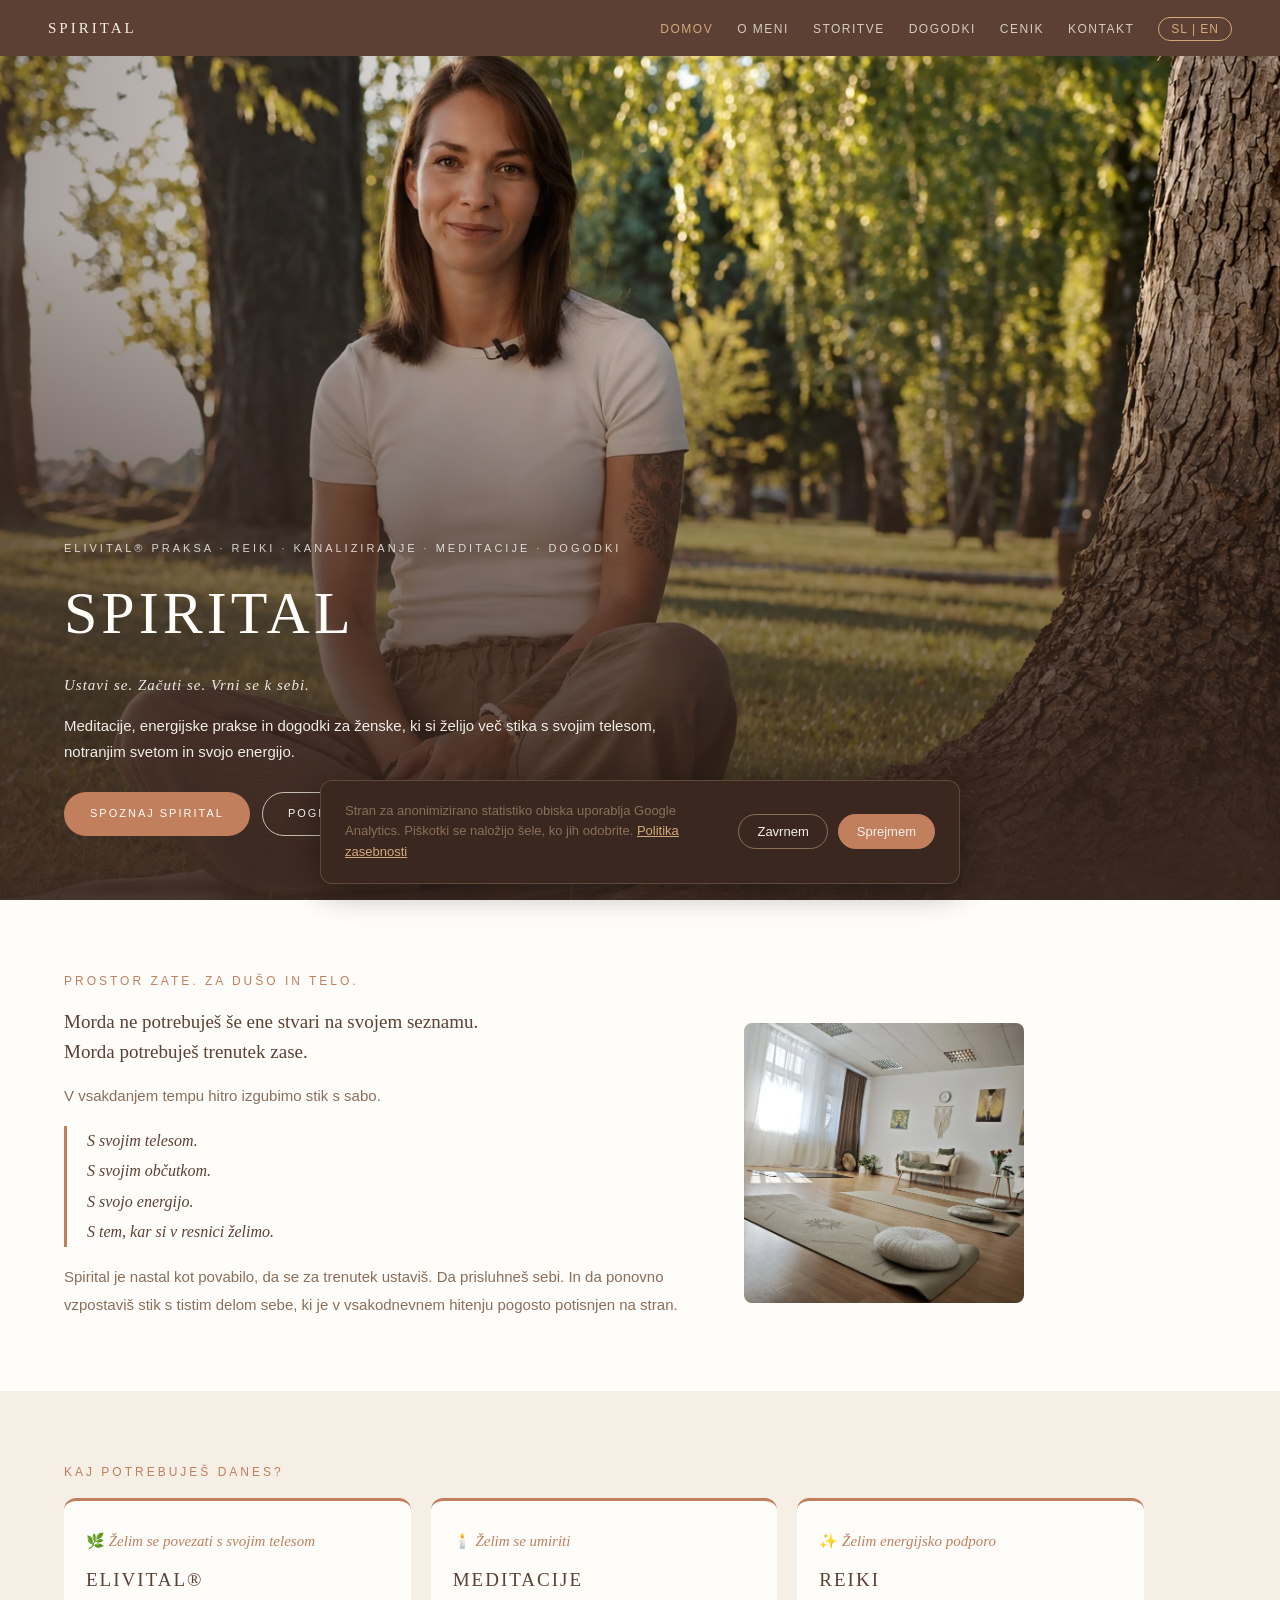
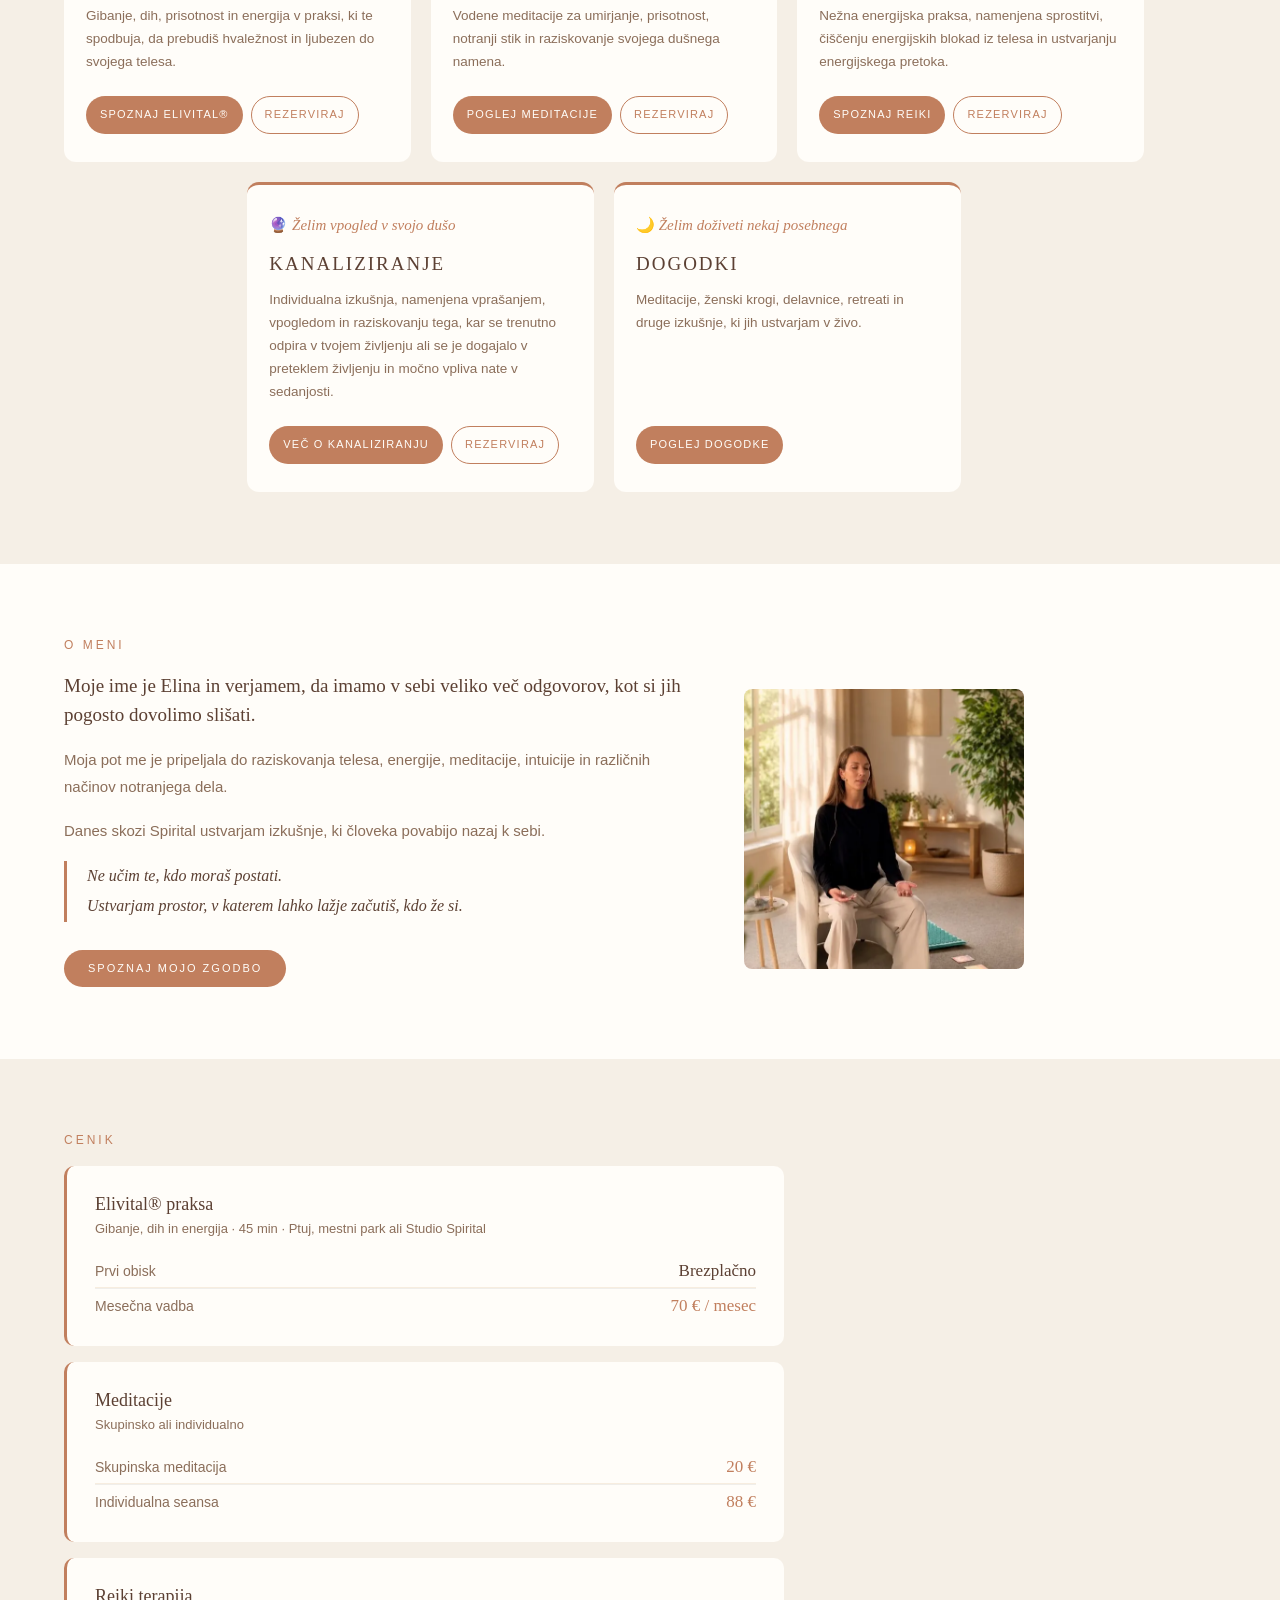
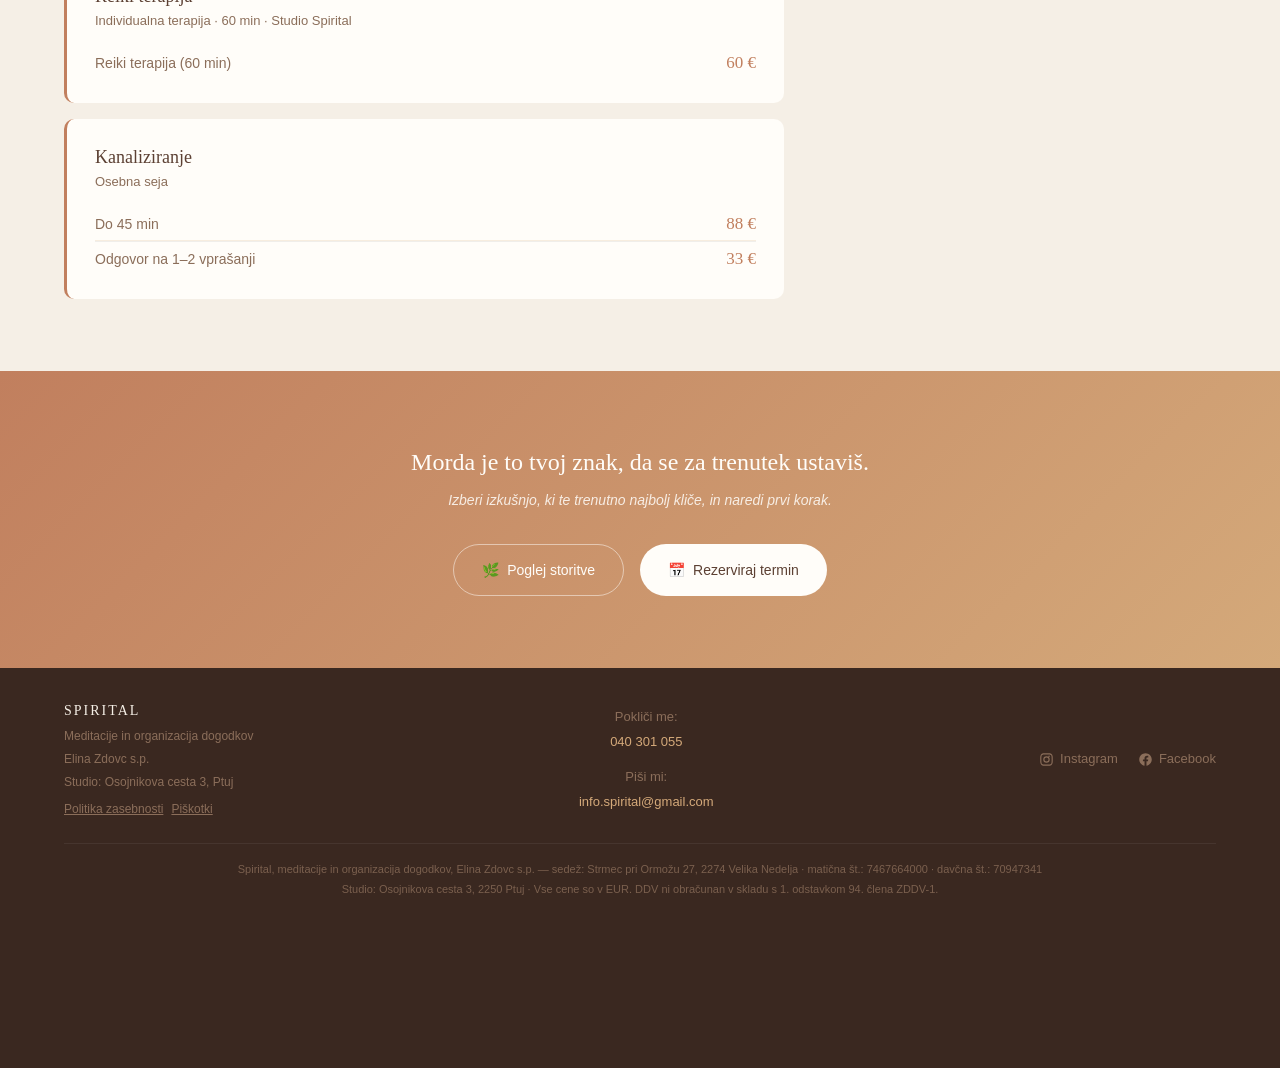
==== commit 14ab9ae8: "Soften Reiki/about copy, clarify energy wording, set Elivital to 45 min Co-Authored-By: Claude Opus " ====
--- a/index.html
+++ b/index.html
@@ -152,7 +152,7 @@
       <div class="path-card">
         <p class="path-wish"><span class="path-wish-icon" aria-hidden="true">✨</span> <span data-sl="Želim energijsko podporo" data-en="I want energetic support">Želim energijsko podporo</span></p>
         <h3 class="path-name">Reiki</h3>
-        <p class="path-desc" data-sl="Nežna energijska praksa, namenjena sprostitvi, čiščenju blokad iz telesa in ustvarjanju pretoka." data-en="A gentle energy practice for relaxation, clearing blockages from the body and creating flow.">Nežna energijska praksa, namenjena sprostitvi, čiščenju blokad iz telesa in ustvarjanju pretoka.</p>
+        <p class="path-desc" data-sl="Nežna energijska praksa, namenjena sprostitvi, čiščenju energijskih blokad iz telesa in ustvarjanju energijskega pretoka." data-en="A gentle energy practice for relaxation, clearing energy blockages from the body and creating energy flow.">Nežna energijska praksa, namenjena sprostitvi, čiščenju energijskih blokad iz telesa in ustvarjanju energijskega pretoka.</p>
         <div class="path-actions">
           <a href="storitve/reiki.html" class="btn-pill" data-sl="Spoznaj reiki" data-en="Discover reiki">Spoznaj reiki</a>
           <a href="mailto:info.spirital@gmail.com?subject=Rezervacija%20%E2%80%93%20Reiki" class="btn-pill btn-pill--outline" data-sl="Rezerviraj" data-en="Book">Rezerviraj</a>
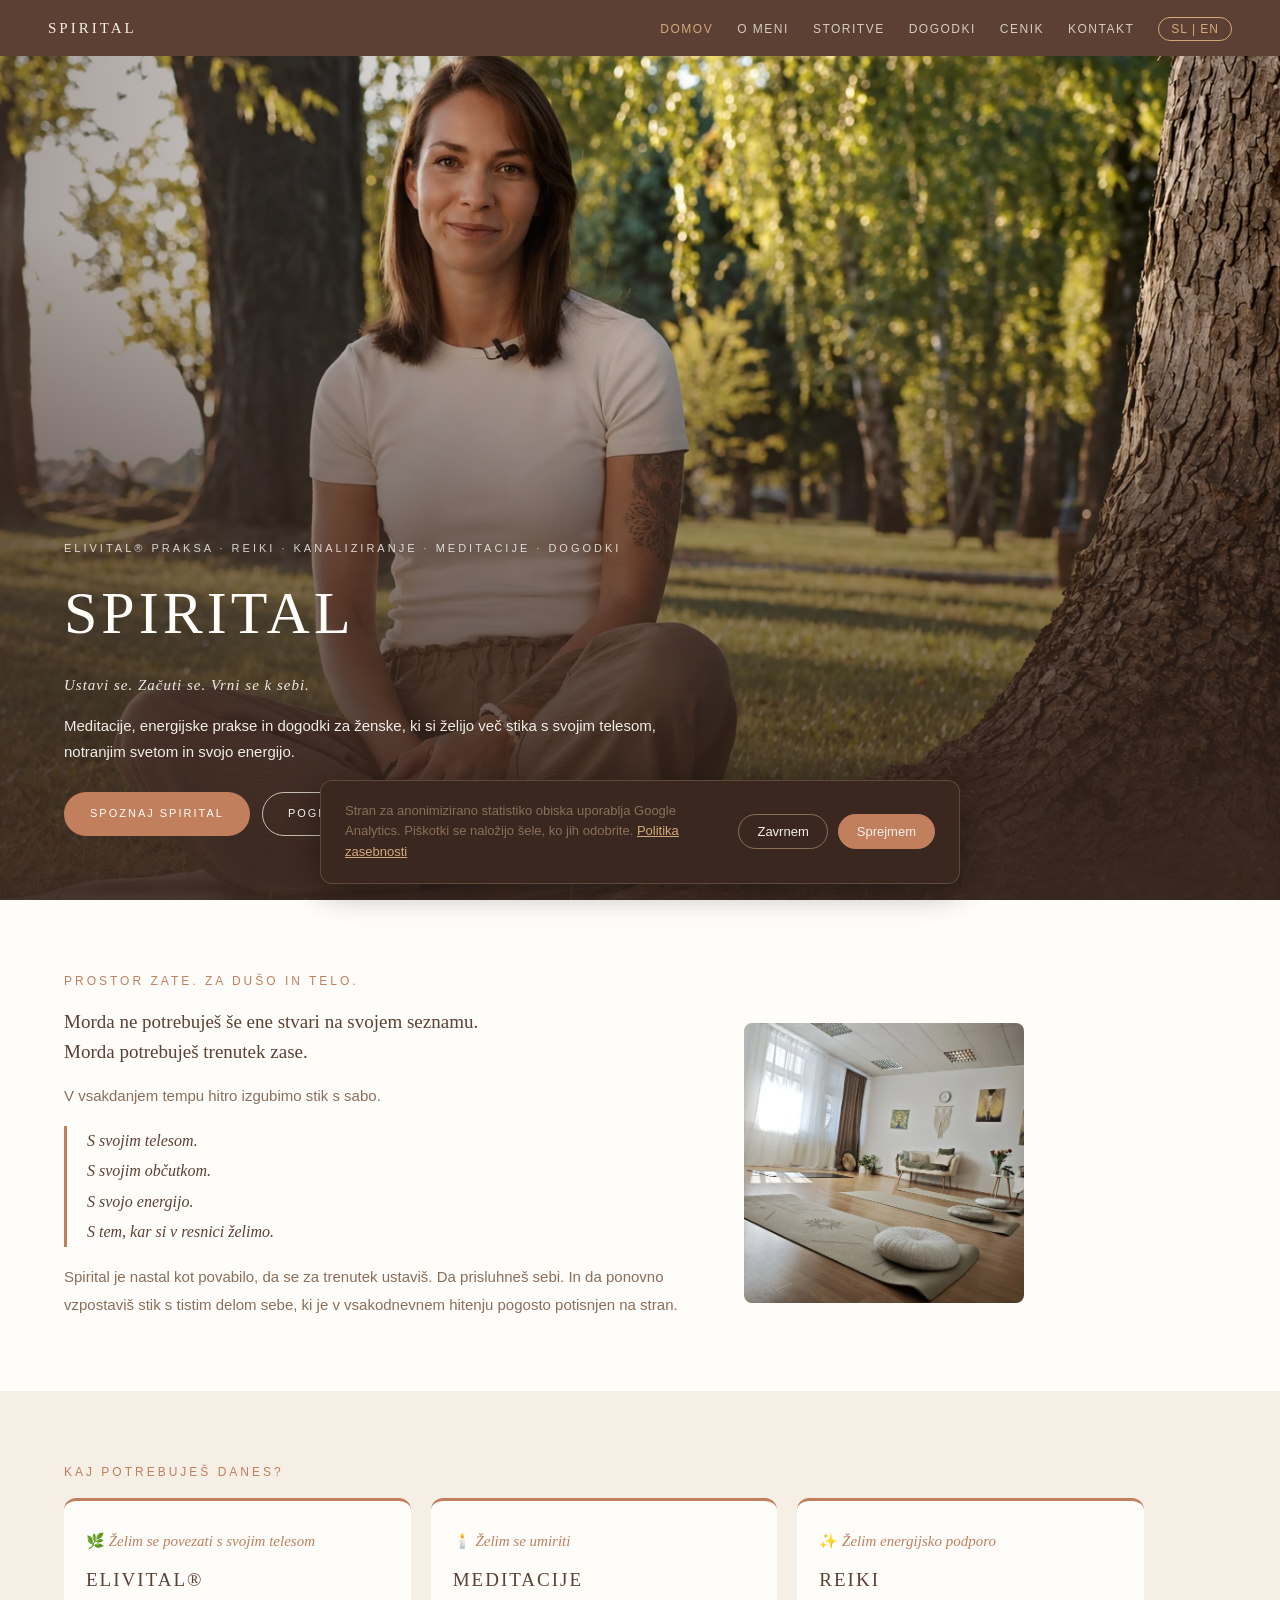
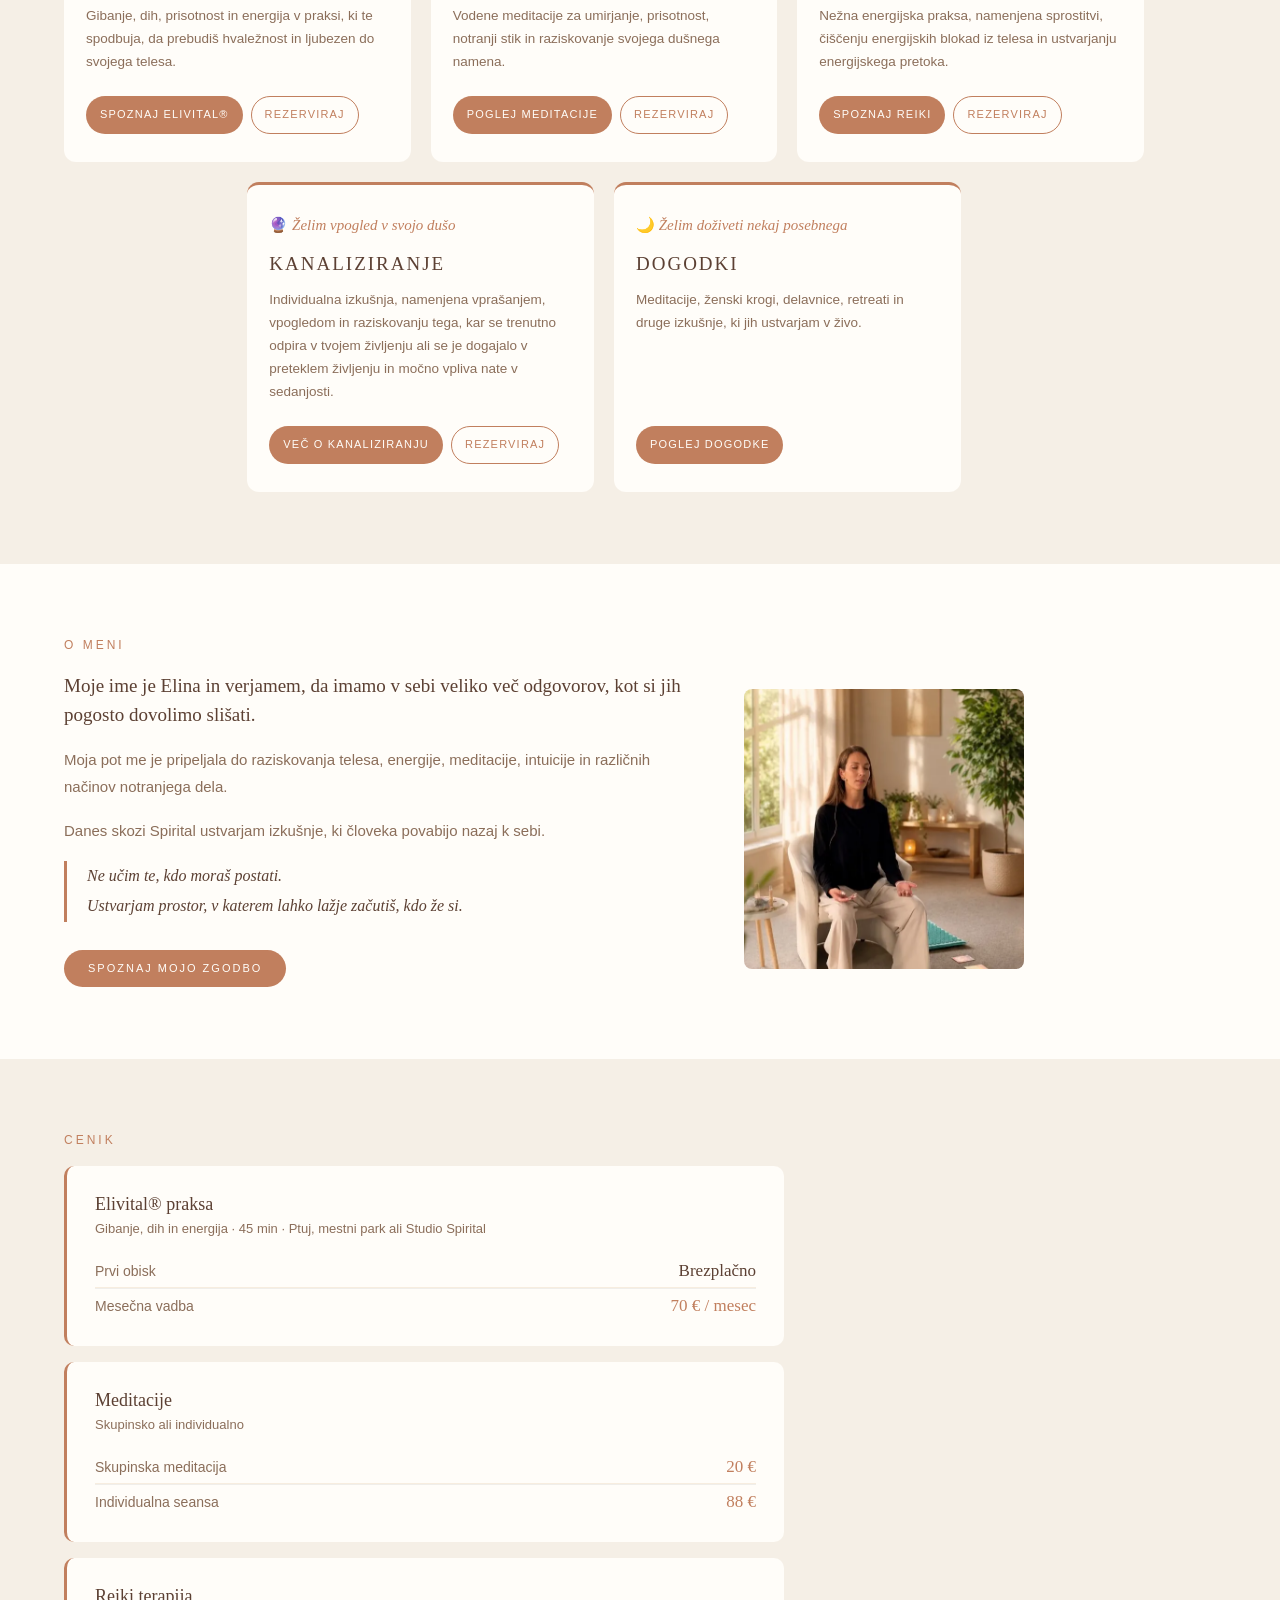
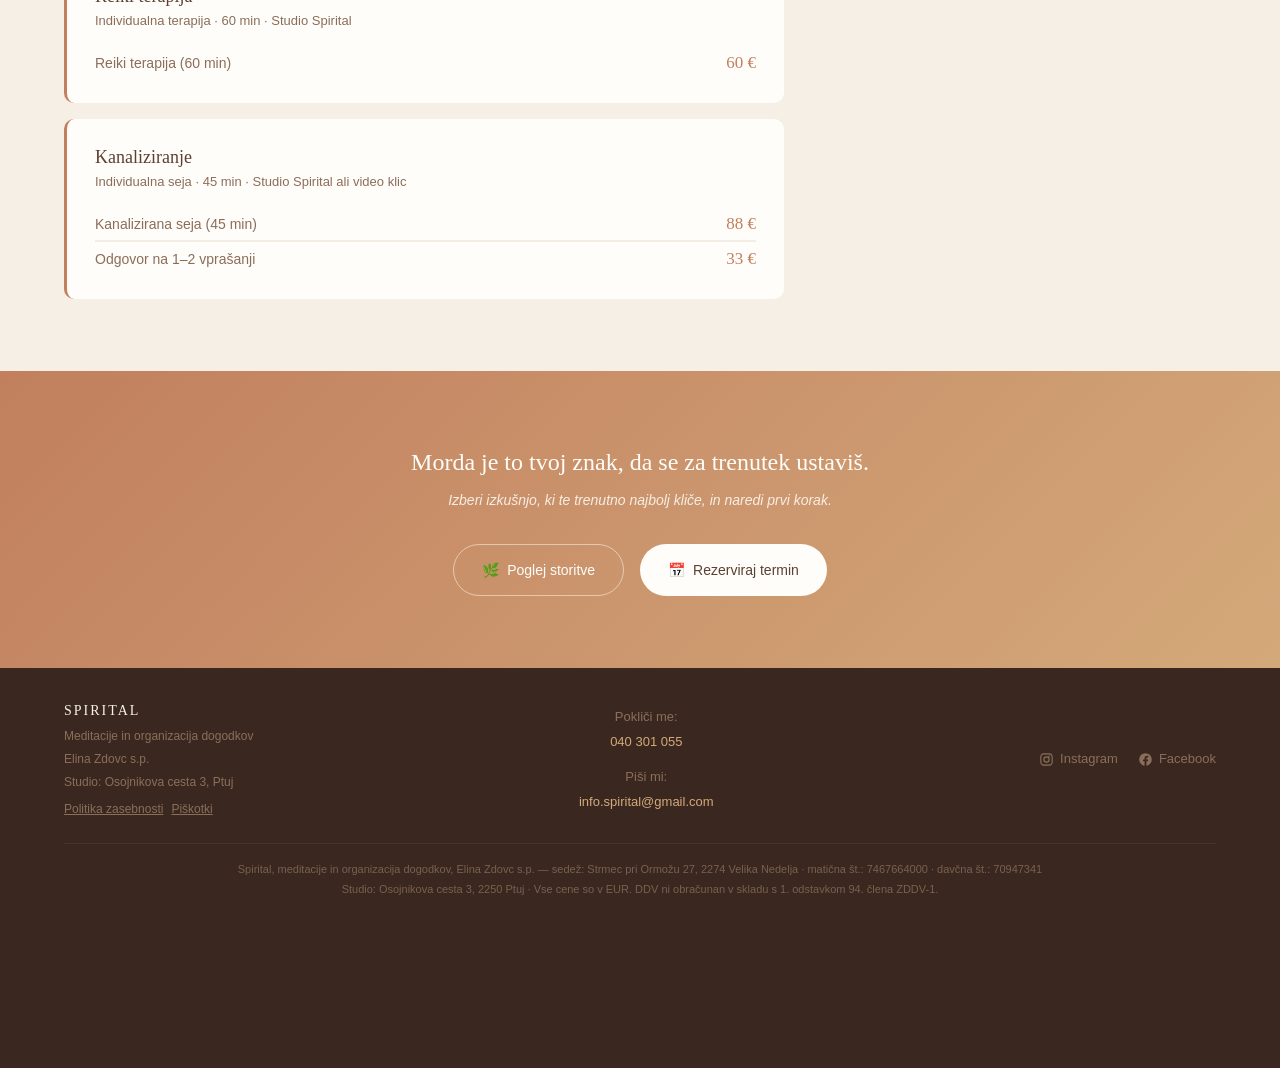
==== commit 360b8cd9: "Load GA only after consent, switch booking to Lime, rework channeling page - gtag.js is now fetched " ====
--- a/index.html
+++ b/index.html
@@ -2,18 +2,31 @@
 <html lang="sl">
 <head>
   <meta charset="UTF-8">
-  <!-- Google tag (gtag.js) — Consent Mode: no analytics cookies are set until the visitor accepts (see js/consent.js) -->
+  <!-- Google tag (gtag.js) — loaded only after the visitor accepts analytics (see js/consent.js); nothing is sent to Google before that -->
   <script>
     window.dataLayer = window.dataLayer || [];
     function gtag(){dataLayer.push(arguments);}
     var ssConsentStored = 'denied';
     try { if (localStorage.getItem('ss-consent') === 'granted') ssConsentStored = 'granted'; } catch (e) {}
-    gtag('consent', 'default', { 'analytics_storage': ssConsentStored });
-  </script>
-  <script async src="https://www.googletagmanager.com/gtag/js?id=G-9NQNE734RS"></script>
-  <script>
-    gtag('js', new Date());
-    gtag('config', 'G-9NQNE734RS');
+    gtag('consent', 'default', {
+      'analytics_storage': ssConsentStored,
+      'ad_storage': 'denied',
+      'ad_user_data': 'denied',
+      'ad_personalization': 'denied'
+    });
+    // js/config are queued only once consent is granted, so GA's first hit
+    // already carries the granted state (also when accepting mid-page)
+    window.ssLoadGtag = function () {
+      if (window.ssGtagLoaded) return;
+      window.ssGtagLoaded = true;
+      gtag('js', new Date());
+      gtag('config', 'G-9NQNE734RS');
+      var s = document.createElement('script');
+      s.async = true;
+      s.src = 'https://www.googletagmanager.com/gtag/js?id=G-9NQNE734RS';
+      document.head.appendChild(s);
+    };
+    if (ssConsentStored === 'granted') ssLoadGtag();
   </script>
   <meta name="viewport" content="width=device-width, initial-scale=1.0">
   <title>Spirital — Prostor zate. Za dušo in telo. · Ptuj</title>
@@ -155,7 +168,7 @@
         <p class="path-desc" data-sl="Nežna energijska praksa, namenjena sprostitvi, čiščenju energijskih blokad iz telesa in ustvarjanju energijskega pretoka." data-en="A gentle energy practice for relaxation, clearing energy blockages from the body and creating energy flow.">Nežna energijska praksa, namenjena sprostitvi, čiščenju energijskih blokad iz telesa in ustvarjanju energijskega pretoka.</p>
         <div class="path-actions">
           <a href="storitve/reiki.html" class="btn-pill" data-sl="Spoznaj reiki" data-en="Discover reiki">Spoznaj reiki</a>
-          <a href="mailto:info.spirital@gmail.com?subject=Rezervacija%20%E2%80%93%20Reiki" class="btn-pill btn-pill--outline" data-sl="Rezerviraj" data-en="Book">Rezerviraj</a>
+          <a href="https://form.lime-booking.com/elina" target="_blank" rel="noopener" class="btn-pill btn-pill--outline" data-sl="Rezerviraj" data-en="Book">Rezerviraj</a>
         </div>
       </div>
       <div class="path-card">
@@ -164,7 +177,7 @@
         <p class="path-desc" data-sl="Individualna izkušnja, namenjena vprašanjem, vpogledom in raziskovanju tega, kar se trenutno odpira v tvojem življenju ali se je dogajalo v preteklem življenju in močno vpliva nate v sedanjosti." data-en="An individual experience for your questions, insights and exploring what is opening up in your life right now — or what happened in a past life and still strongly affects you in the present.">Individualna izkušnja, namenjena vprašanjem, vpogledom in raziskovanju tega, kar se trenutno odpira v tvojem življenju ali se je dogajalo v preteklem življenju in močno vpliva nate v sedanjosti.</p>
         <div class="path-actions">
           <a href="storitve/kanaliziranje.html" class="btn-pill" data-sl="Več o kanaliziranju" data-en="More about channeling">Več o kanaliziranju</a>
-          <a href="mailto:info.spirital@gmail.com?subject=Rezervacija%20%E2%80%93%20Kanaliziranje" class="btn-pill btn-pill--outline" data-sl="Rezerviraj" data-en="Book">Rezerviraj</a>
+          <a href="https://form.lime-booking.com/elina" target="_blank" rel="noopener" class="btn-pill btn-pill--outline" data-sl="Rezerviraj" data-en="Book">Rezerviraj</a>
         </div>
       </div>
       <div class="path-card">
@@ -262,9 +275,9 @@
 
       <a href="storitve/kanaliziranje.html" class="price-group">
         <h3 class="price-group-title" data-sl="Kanaliziranje" data-en="Channeling">Kanaliziranje</h3>
-        <div class="price-group-detail" data-sl="Osebna seja" data-en="Personal session">Osebna seja</div>
-        <div class="price-row">
-          <span class="price-row-label" data-sl="Do 45 min" data-en="Up to 45 min">Do 45 min</span>
+        <div class="price-group-detail" data-sl="Individualna seja · 45 min · Studio Spirital ali video klic" data-en="Individual session · 45 min · Studio Spirital or video call">Individualna seja · 45 min · Studio Spirital ali video klic</div>
+        <div class="price-row">
+          <span class="price-row-label" data-sl="Kanalizirana seja (45 min)" data-en="Channeling session (45 min)">Kanalizirana seja (45 min)</span>
           <span class="price-row-value">88 €</span>
         </div>
         <div class="price-row">
--- a/css/styles.css
+++ b/css/styles.css
@@ -97,6 +97,9 @@
   transition: background 0.2s;
 }
 .nav-book:hover { background: var(--sand); color: var(--brown-deep); }
+/* Service pages: booking button sits right after the logo, links/menu toggle stay on the right */
+.nav-logo { order: -2; }
+.nav-book { order: -1; }
 .nav-toggle {
   display: none;
   width: 36px; height: 36px;
@@ -354,10 +357,13 @@
   border-radius: 50%;
   background: var(--terracotta);
   color: var(--bg-white);
-  font-family: var(--font-serif);
-  font-size: 16px;
-  line-height: 32px;
-  text-align: center;
+  font-family: var(--font-sans);
+  font-size: 15px;
+  font-variant-numeric: lining-nums tabular-nums;
+  line-height: 1;
+  display: flex;
+  align-items: center;
+  justify-content: center;
 }
 .steps h3 { font-family: var(--font-serif); font-weight: normal; font-size: 17px; letter-spacing: 1px; text-transform: uppercase; color: var(--brown-deep); margin-bottom: 6px; }
 .steps p { font-size: 15px; color: var(--brown-mid); line-height: 1.8; }
@@ -690,6 +696,7 @@
   padding: 28px 24px;
   border-top: 3px solid var(--terracotta);
 }
+.section--white .benefit-card { background: var(--bg-cream); }
 .benefit-icon { font-size: 28px; margin-bottom: 12px; }
 .benefit-title {
   font-family: var(--font-serif);
@@ -714,7 +721,7 @@
 @media (max-width: 1080px) {
   .nav { padding: 0 24px; gap: 12px; }
   .nav-toggle { display: block; }
-  .nav-book { margin-left: auto; }
+  .nav-book { margin-right: auto; }
   .nav-links {
     display: none;
     position: absolute;
@@ -766,6 +773,7 @@
   .nav-service::before { content: none; }
   .services-grid { grid-template-columns: 1fr; }
   .gallery-grid { grid-template-columns: repeat(2, 1fr); }
+  .hero-content { width: 100%; }
   .hero-actions { flex-wrap: nowrap; gap: 8px; }
   .hero-actions .btn-pill { flex: 1 1 auto; text-align: center; white-space: nowrap; font-size: 10px; letter-spacing: 1.2px; padding: 11px 12px; }
   .hero-actions .btn-pill--ghost { padding: 10px 11px; }
